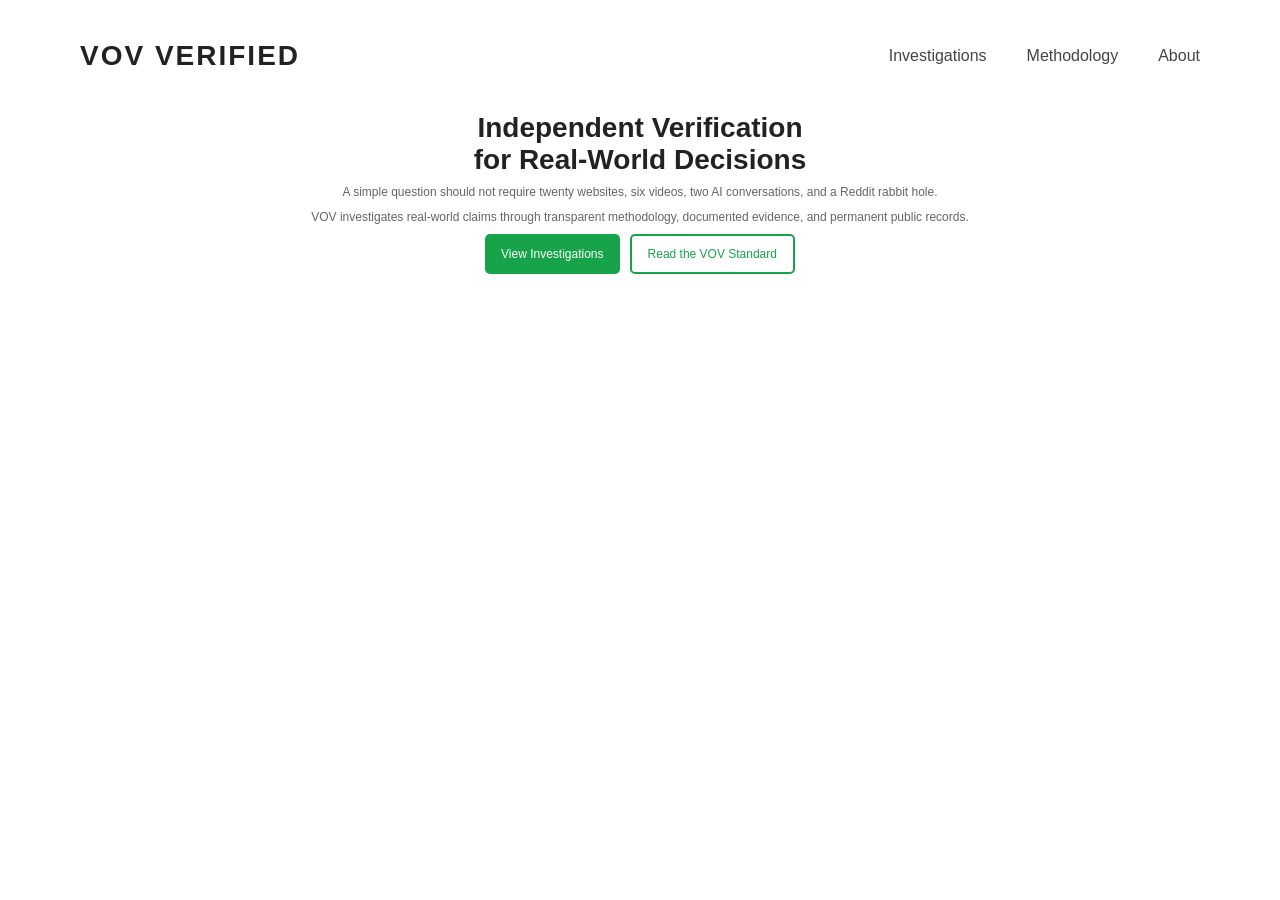
==== index.html @ 72788485 "Fix VOV Verified homepage entrypoints" ====
<!DOCTYPE html>
<html lang="en">
<head>
    <meta charset="UTF-8">
    <meta name="viewport" content="width=device-width, initial-scale=1.0">
    <title>VOV Verified</title>
    <meta name="description" content="Independent verification for real-world decisions through transparent methodology, documented evidence, and public results.">
    <meta name="robots" content="index,follow">
    <link rel="canonical" href="https://vovverified.com/">
    <link rel="stylesheet" href="websites/vovverified/style-old.css">
    <script>
        (function routeByHost() {
            var host = window.location.hostname.toLowerCase();
            if (host === 'vovstandard.com' || host === 'www.vovstandard.com') {
                if (window.location.pathname !== '/websites/vovstandard/' && window.location.pathname !== '/websites/vovstandard/index.html') {
                    window.location.replace('/websites/vovstandard/');
                }
            }
        })();
    </script>
</head>
<body>
    <header class="hero">
        <nav class="nav" aria-label="VOV Verified navigation">
            <div class="brand">VOV VERIFIED</div>
            <div class="nav-links">
                <a href="investigations/index.html">Investigations</a>
                <a href="https://vovstandard.com/">Methodology</a>
                <a href="https://offgridtv.com/">About</a>
            </div>
        </nav>

        <section class="hero-content">
            <h1>Independent Verification<br>for Real-World Decisions</h1>
            <p class="lead">A simple question should not require twenty websites, six videos, two AI conversations, and a Reddit rabbit hole.</p>
            <p>VOV investigates real-world claims through transparent methodology, documented evidence, and permanent public records.</p>
            <div class="buttons">
                <a class="primary" href="investigations/index.html">View Investigations</a>
                <a class="secondary" href="https://vovstandard.com/">Read the VOV Standard</a>
            </div>
        </section>
    </header>
</body>
</html>
---- websites/vovverified/style-old.css ----
/* ---------- Global ---------- */

*{
    margin:0;
    padding:0;
    box-sizing:border-box;
}

body{
    font-family: "Segoe UI", Arial, Helvetica, sans-serif;
    background:#ffffff;
    color:#222;
    line-height:1.7;
}

#app{
    min-height:100vh;
    display:flex;
    flex-direction:column;
}

/* ---------- Navigation ---------- */

.nav{
    width:100%;
    max-width:1200px;
    margin:auto;
    display:flex;
    justify-content:space-between;
    align-items:center;
    padding:32px 40px;
}

.brand{
    font-size:28px;
    font-weight:700;
    letter-spacing:2px;
}

.nav-links{
    display:flex;
    gap:40px;
}

.nav-links a{
    color:#444;
    text-decoration:none;
    transition:.25s;
}

.nav-links a:hover{
    color:#16A34A;
}

/* ---------- Hero ---------- */

.hero{
    display:flex;
    flex-direction:column;
}

.hero-content{
    max-width:900px;
    margin:0 auto;
    text-align:center;
    padding:0 30px;
}

.hero-content h1{
    font-size:28px;
    line-height:1.15;
    margin-bottom:6px;
    font-weight:700;
}

.lead{
    font-size:12px;
    color:#555;
    margin-bottom:5px;
}

.hero-content p{
    font-size:12px;
    color:#666;
}

/* ---------- VOV Header Image ---------- */

.vov-header-image{
    width:100%;
    padding:40px 20px;
    background:#ffffff;
}

.vov-header-container{
    max-width:1200px;
    margin:0 auto;
    display:flex;
    justify-content:center;
}

.vov-header-img{
    max-width:100%;
    height:auto;
    display:block;
    border-radius:12px;
}

/* ---------- Landing Image Section ---------- */

.landing-image-section{
    width:100%;
    padding:8px 8px 0;
    background:#ffffff;
}

.landing-image-container{
    max-width:100%;
    margin:0 auto;
    display:flex;
    justify-content:center;
}

.landing-image{
    max-width:100%;
    height:auto;
    display:block;
    max-height:280px;
}

/* ---------- Hero Section ---------- */

.hero-section{
    width:100%;
    padding:6px 15px;
    background:#ffffff;
    display:flex;
    align-items:center;
    justify-content:center;
    flex:1;
}

.hero-section .hero-content{
    max-width:900px;
    margin:0 auto;
    text-align:center;
    padding:0 20px;
}

/* ---------- VOV Infographic ---------- */

.vov-infographic-section{
    width:100%;
    padding:60px 20px;
    background:#ffffff;
}

.vov-infographic-container{
    max-width:1200px;
    margin:0 auto;
    display:flex;
    justify-content:center;
}

.vov-infographic{
    max-width:100%;
    height:auto;
    display:block;
    border-radius:12px;
}

/* ---------- Buttons ---------- */

.buttons{
    margin-top:6px;
    display:flex;
    justify-content:center;
    gap:10px;
    flex-wrap:wrap;
}

.primary,
.secondary{
    display:inline-flex;
    align-items:center;
    justify-content:center;
    text-decoration:none;
    padding:8px 16px;
    border-radius:5px;
    font-size:12px;
    cursor:pointer;
    transition:.25s;
}

.primary{
    background:#16A34A;
    color:white;
    border:none;
}

.primary:hover{
    transform:translateY(-2px);
}

.secondary{
    background:white;
    border:2px solid #16A34A;
    color:#16A34A;
}

.secondary:hover{
    background:#16A34A;
    color:white;
}

/* ---------- Footer ---------- */

.site-footer{
    width:100%;
    max-width:1200px;
    margin:0 auto;
    padding:8px 20px;
    display:flex;
    flex-direction:column;
    justify-content:center;
    align-items:center;
    text-align:center;
    color:#666;
    border-top:1px solid #ececec;
}

/* ---------- How VOV Works ---------- */

.how-vov-works{
    width:100%;
    background:#f9fafb;
    padding:40px 20px 60px;
}

.how-vov-works__panel{
    max-width:1200px;
    margin:0 auto;
    background:white;
    border-radius:24px;
    box-shadow:0 18px 60px rgba(15, 23, 42, 0.08);
    padding:34px;
}

.how-vov-works__panel h2{
    margin:0 0 24px;
    text-align:center;
    font-size:32px;
    color:#111;
}

.how-vov-works__graphic{
    display:flex;
    justify-content:center;
}

.how-vov-works__graphic img{
    width:100%;
    max-width:1120px;
    height:auto;
    display:block;
    border-radius:20px;
}

.site-footer p{
    font-size:11px;
    margin-bottom:4px;
}

.footer-logo{
    max-width:60px;
    height:auto;
    display:block;
    margin-bottom:4px;
}

.footer-links{
    display:flex;
    gap:20px;
    justify-content:center;
}

.footer-links a{
    color:#666;
    text-decoration:none;
    transition:.25s;
}

.footer-links a:hover{
    color:#16A34A;
}

/* ---------- Responsive ---------- */

@media(max-width:900px){
    .hero-content h1{
        font-size:46px;
    }

    .lead{
        font-size:22px;
    }

    .nav{
        flex-direction:column;
        gap:25px;
    }

    .nav-links{
        gap:20px;
    }

    .site-footer{
        flex-direction:column;
        gap:12px;
        align-items:center;
    }
}
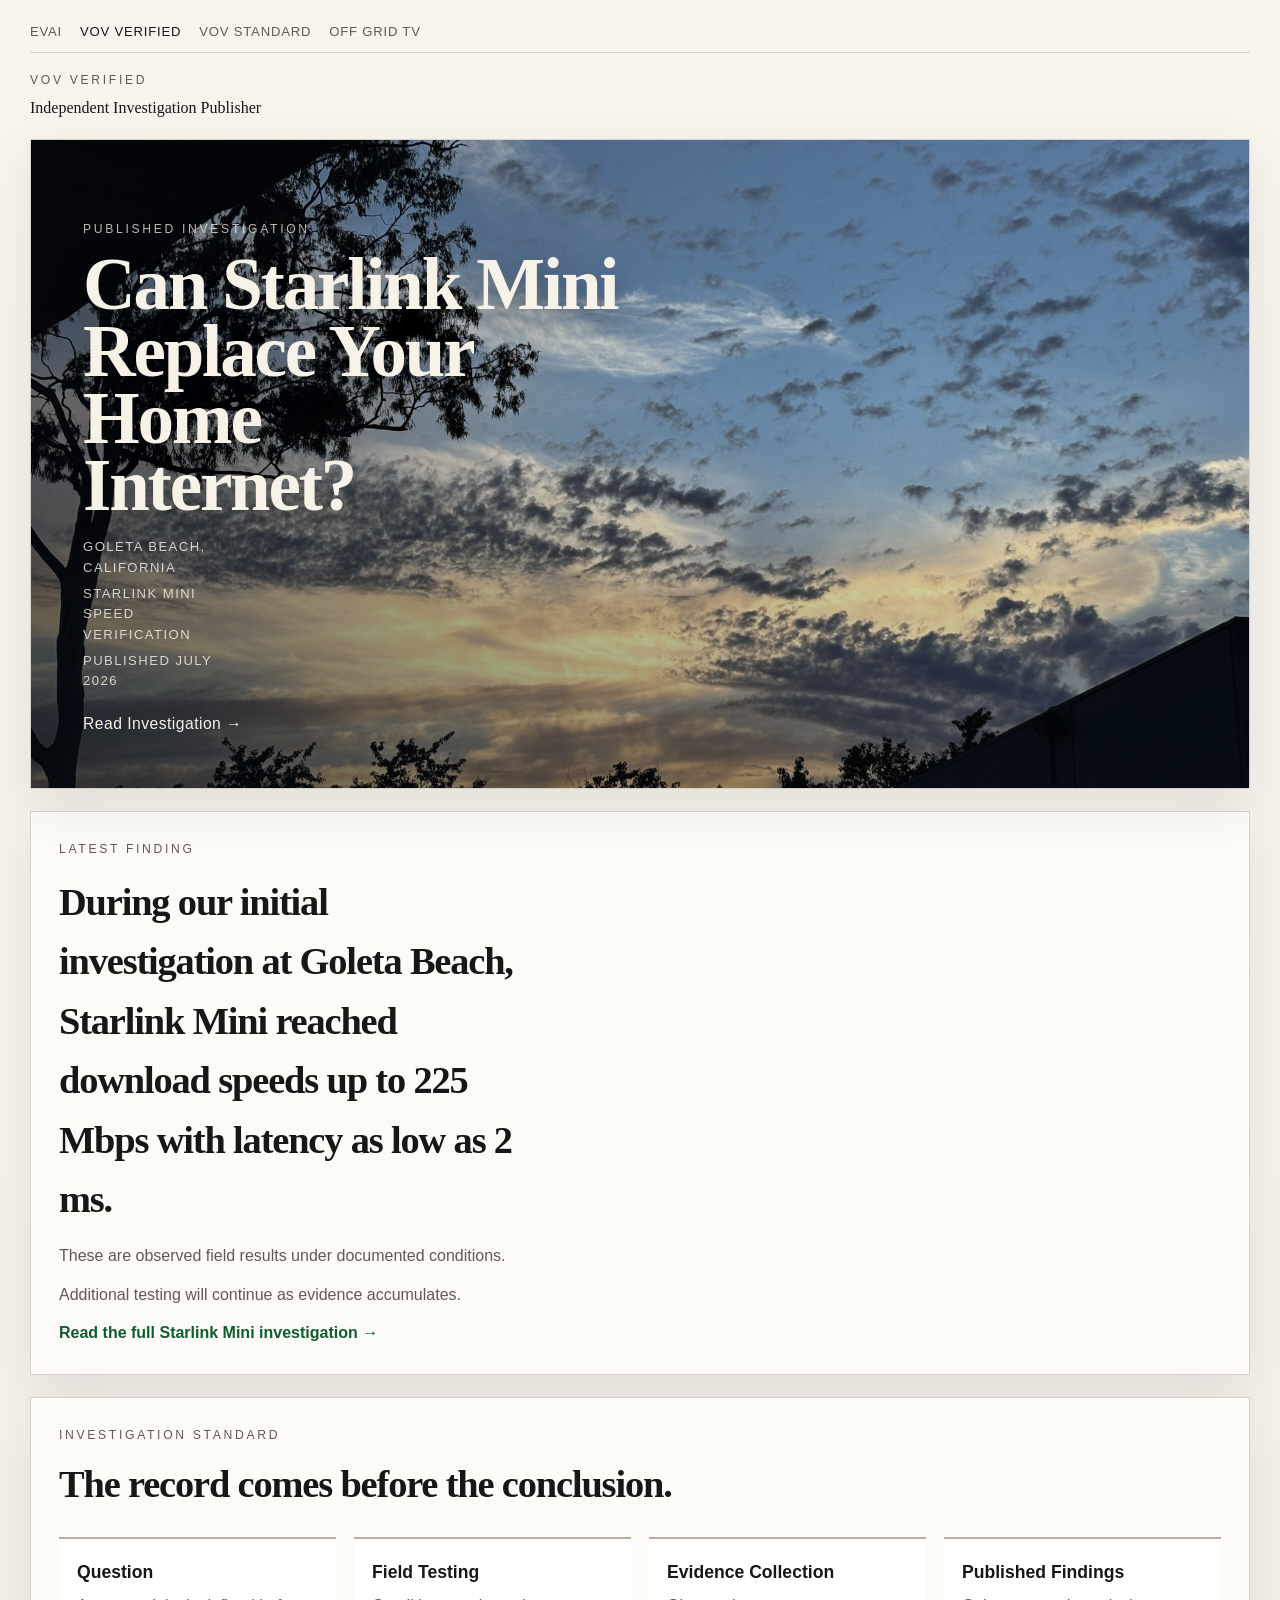
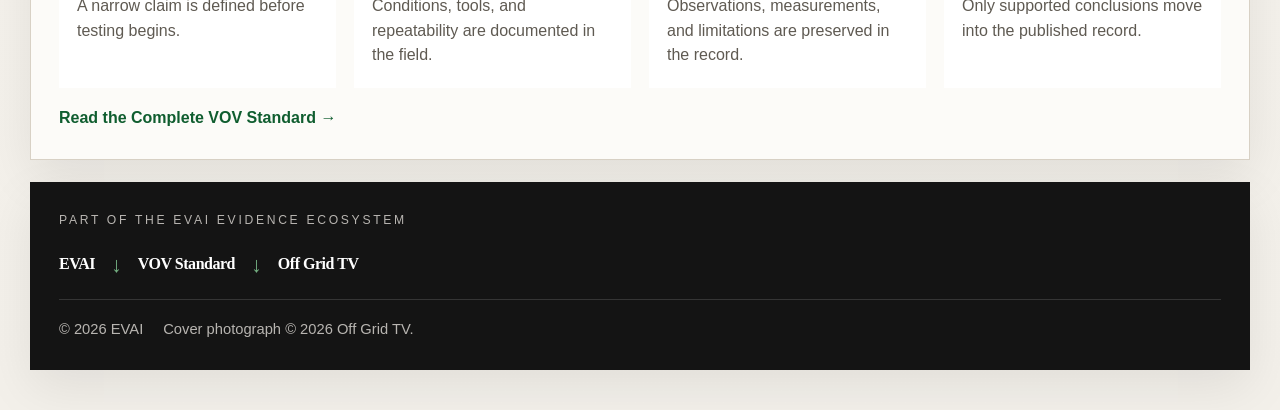
==== commit 32859e1d: "Restore Starlink homepage for VOV Verified" ====
--- a/index.html
+++ b/index.html
@@ -3,11 +3,94 @@
 <head>
     <meta charset="UTF-8">
     <meta name="viewport" content="width=device-width, initial-scale=1.0">
-    <title>VOV Verified</title>
-    <meta name="description" content="Independent verification for real-world decisions through transparent methodology, documented evidence, and public results.">
+    <title>Can Starlink Mini Replace Your Home Internet? | VOV Verified</title>
+    <meta name="description" content="VOV Verified publishes evidence-based investigations. The latest published investigation documents Starlink Mini field testing at Goleta Beach, covering download speed, upload speed, latency, Wi-Fi performance, and repeatability.">
     <meta name="robots" content="index,follow">
     <link rel="canonical" href="https://vovverified.com/">
-    <link rel="stylesheet" href="websites/vovverified/style-old.css">
+    <meta property="og:type" content="website">
+    <meta property="og:title" content="Can Starlink Mini Replace Your Home Internet? | VOV Verified">
+    <meta property="og:description" content="Field-tested Starlink Mini speed verification from Goleta Beach, California, published by VOV Verified.">
+    <meta property="og:url" content="https://vovverified.com/">
+    <meta property="og:site_name" content="VOV Verified">
+    <meta property="og:image" content="https://vovverified.com/assets/goleta-sunset.jpg">
+    <meta property="og:image:width" content="4032">
+    <meta property="og:image:height" content="3024">
+    <meta name="twitter:card" content="summary_large_image">
+    <meta name="twitter:title" content="Can Starlink Mini Replace Your Home Internet? | VOV Verified">
+    <meta name="twitter:description" content="Field-tested Starlink Mini speed verification from Goleta Beach, California, published by VOV Verified.">
+    <meta name="twitter:image" content="https://vovverified.com/assets/goleta-sunset.jpg">
+    <link rel="stylesheet" href="websites/vovverified/style.css">
+    <script type="application/ld+json">
+        {
+            "@context": "https://schema.org",
+            "@graph": [
+                {
+                    "@type": "Organization",
+                    "name": "EVAI",
+                    "url": "https://evai.us/",
+                    "description": "Evidence, Verification, Architecture, and Intelligence across the VOV ecosystem."
+                },
+                {
+                    "@type": "Organization",
+                    "name": "VOV Verified",
+                    "url": "https://vovverified.com/",
+                    "parentOrganization": {
+                        "@type": "Organization",
+                        "name": "EVAI"
+                    },
+                    "sameAs": [
+                        "https://vovstandard.com/",
+                        "https://offgridtv.com/"
+                    ],
+                    "description": "Independent investigation publisher focused on evidence-based product verification and real-world testing."
+                },
+                {
+                    "@type": "WebSite",
+                    "name": "VOV Verified",
+                    "url": "https://vovverified.com/",
+                    "about": {
+                        "@type": "Thing",
+                        "name": "Independent product testing and evidence-based investigations"
+                    }
+                },
+                {
+                    "@type": "CollectionPage",
+                    "name": "VOV Verified Homepage",
+                    "url": "https://vovverified.com/",
+                    "description": "Homepage and cover story for the latest published VOV Verified investigation.",
+                    "mainEntity": {
+                        "@type": "NewsArticle",
+                        "@id": "https://vovverified.com/investigations/starlink-mini.html"
+                    }
+                },
+                {
+                    "@type": "NewsArticle",
+                    "@id": "https://vovverified.com/investigations/starlink-mini.html",
+                    "url": "https://vovverified.com/investigations/starlink-mini.html",
+                    "mainEntityOfPage": "https://vovverified.com/investigations/starlink-mini.html",
+                    "headline": "Can Starlink Mini Replace Your Home Internet?",
+                    "datePublished": "2026-07-01",
+                    "articleSection": "Starlink Mini Speed Verification",
+                    "publisher": {
+                        "@type": "Organization",
+                        "name": "VOV Verified"
+                    },
+                    "author": {
+                        "@type": "Organization",
+                        "name": "VOV Verified"
+                    },
+                    "about": [
+                        "Independent Product Testing",
+                        "Product Verification",
+                        "Real-World Testing",
+                        "Speed Testing",
+                        "Transparent Methodology"
+                    ],
+                    "description": "Real-world field testing measured download speed, upload speed, latency, Wi-Fi performance, and repeatability during field testing at Goleta Beach."
+                }
+            ]
+        }
+    </script>
     <script>
         (function routeByHost() {
             var host = window.location.hostname.toLowerCase();
@@ -20,25 +103,104 @@
     </script>
 </head>
 <body>
-    <header class="hero">
-        <nav class="nav" aria-label="VOV Verified navigation">
-            <div class="brand">VOV VERIFIED</div>
-            <div class="nav-links">
-                <a href="investigations/index.html">Investigations</a>
-                <a href="https://vovstandard.com/">Methodology</a>
-                <a href="https://offgridtv.com/">About</a>
+    <div class="page-shell">
+        <header class="top-bar" aria-label="Ecosystem navigation">
+            <nav class="top-bar-nav">
+                <a href="https://evai.us/">EVAI</a>
+                <a href="https://vovverified.com/" aria-current="page">VOV Verified</a>
+                <a href="https://vovstandard.com/">VOV Standard</a>
+                <a href="https://offgridtv.com/">Off Grid TV</a>
+            </nav>
+        </header>
+
+        <header class="masthead" aria-label="VOV Verified masthead">
+            <p class="masthead-mark">VOV VERIFIED</p>
+            <p class="masthead-subtitle">Independent Investigation Publisher</p>
+        </header>
+
+        <main>
+            <article class="cover-story" aria-labelledby="cover-headline">
+                <figure class="cover-visual">
+                    <img
+                        src="assets/goleta-sunset.jpg"
+                        alt="Sunset over Goleta Beach photographed during the Starlink Mini investigation."
+                        class="cover-image"
+                        width="4032"
+                        height="3024"
+                        fetchpriority="high"
+                    >
+                </figure>
+                <div class="cover-copy">
+                    <p class="section-kicker">Published Investigation</p>
+                    <h1 id="cover-headline"><span>Can Starlink Mini</span><span>Replace Your Home</span><span>Internet?</span></h1>
+                    <ul class="cover-meta" aria-label="Investigation metadata">
+                        <li>Goleta Beach, California</li>
+                        <li>Starlink Mini Speed Verification</li>
+                        <li>Published July 2026</li>
+                    </ul>
+                    <a class="cover-link" href="investigations/starlink-mini.html">Read Investigation</a>
+                </div>
+            </article>
+
+            <section class="finding-card" aria-labelledby="latest-finding-title">
+                <p class="section-kicker">Latest Finding</p>
+                <h2 id="latest-finding-title">During our initial investigation at Goleta Beach, Starlink Mini reached download speeds up to 225 Mbps with latency as low as 2 ms.</h2>
+                <p>These are observed field results under documented conditions.</p>
+                <p>Additional testing will continue as evidence accumulates.</p>
+                <a class="text-link" href="investigations/starlink-mini.html">Read the full Starlink Mini investigation</a>
+            </section>
+
+            <section class="standard-section" aria-labelledby="standard-title">
+                <div class="section-heading">
+                    <p class="section-kicker">Investigation Standard</p>
+                    <h2 id="standard-title">The record comes before the conclusion.</h2>
+                </div>
+                <div class="standard-flow" role="list" aria-label="VOV Standard process">
+                    <article class="flow-step" role="listitem">
+                        <h3>Question</h3>
+                        <p>A narrow claim is defined before testing begins.</p>
+                    </article>
+                    <article class="flow-step" role="listitem">
+                        <h3>Field Testing</h3>
+                        <p>Conditions, tools, and repeatability are documented in the field.</p>
+                    </article>
+                    <article class="flow-step" role="listitem">
+                        <h3>Evidence Collection</h3>
+                        <p>Observations, measurements, and limitations are preserved in the record.</p>
+                    </article>
+                    <article class="flow-step" role="listitem">
+                        <h3>Published Findings</h3>
+                        <p>Only supported conclusions move into the published record.</p>
+                    </article>
+                </div>
+                <a class="text-link" href="https://vovstandard.com/">Read the Complete VOV Standard</a>
+            </section>
+        </main>
+
+        <footer class="ecosystem-footer">
+            <div class="ecosystem-title-wrap">
+                <p class="section-kicker">Part of the EVAI Evidence Ecosystem</p>
             </div>
-        </nav>
-
-        <section class="hero-content">
-            <h1>Independent Verification<br>for Real-World Decisions</h1>
-            <p class="lead">A simple question should not require twenty websites, six videos, two AI conversations, and a Reddit rabbit hole.</p>
-            <p>VOV investigates real-world claims through transparent methodology, documented evidence, and permanent public records.</p>
-            <div class="buttons">
-                <a class="primary" href="investigations/index.html">View Investigations</a>
-                <a class="secondary" href="https://vovstandard.com/">Read the VOV Standard</a>
+            <div class="ecosystem-stack" aria-label="Ecosystem relationship">
+                <div>
+                    <h2>EVAI</h2>
+                </div>
+                <div class="stack-arrow" aria-hidden="true">↓</div>
+                <div>
+                    <h2>VOV Standard</h2>
+                    <p>Open verification methodology</p>
+                </div>
+                <div class="stack-arrow" aria-hidden="true">↓</div>
+                <div>
+                    <h2>Off Grid TV</h2>
+                    <p>Stories from the field</p>
+                </div>
             </div>
-        </section>
-    </header>
+            <div class="footer-meta">
+                <p>© 2026 EVAI</p>
+                <p>Cover photograph © 2026 Off Grid TV.</p>
+            </div>
+        </footer>
+    </div>
 </body>
 </html>
--- a/websites/vovverified/style.css
+++ b/websites/vovverified/style.css
@@ -0,0 +1,514 @@
+:root {
+    --page: #f3f0ea;
+    --paper: #fcfbf8;
+    --card: #ffffff;
+    --ink: #171717;
+    --muted: #5f5a52;
+    --line: #d8d1c5;
+    --line-strong: #b8af9f;
+    --accent: #0f5d2f;
+    --accent-soft: #e7f0e8;
+    --dark: #121212;
+    --shadow: 0 18px 48px rgba(18, 18, 18, 0.08);
+    --max: 1220px;
+}
+
+* {
+    box-sizing: border-box;
+    margin: 0;
+    padding: 0;
+}
+
+html {
+    scroll-behavior: smooth;
+}
+
+body {
+    background: linear-gradient(180deg, #f7f4ee 0%, var(--page) 100%);
+    color: var(--ink);
+    font-family: Aptos, "Segoe UI", Arial, sans-serif;
+    line-height: 1.55;
+}
+
+a {
+    color: inherit;
+}
+
+.page-shell {
+    width: min(var(--max), calc(100% - 32px));
+    margin: 0 auto;
+    padding: 14px 0 40px;
+}
+
+.top-bar {
+    border-bottom: 1px solid var(--line);
+    padding: 8px 0 10px;
+}
+
+.top-bar-nav {
+    display: flex;
+    gap: 18px;
+    flex-wrap: wrap;
+    font-size: 0.82rem;
+    letter-spacing: 0.06em;
+    text-transform: uppercase;
+}
+
+.top-bar-nav a {
+    color: var(--muted);
+    text-decoration: none;
+}
+
+.top-bar-nav a:hover,
+.top-bar-nav a[aria-current="page"] {
+    color: var(--ink);
+}
+
+.masthead {
+    padding: 18px 0 18px;
+}
+
+.masthead-mark,
+.section-kicker {
+    font-size: 0.76rem;
+    letter-spacing: 0.22em;
+    text-transform: uppercase;
+    color: var(--muted);
+}
+
+.masthead-subtitle {
+    margin-top: 6px;
+    font-family: "Iowan Old Style", Georgia, serif;
+    font-size: 1rem;
+    color: var(--ink);
+}
+
+.cover-story,
+.finding-card,
+.standard-section,
+.ecosystem-footer {
+    background: var(--paper);
+    border: 1px solid var(--line);
+    box-shadow: var(--shadow);
+}
+
+.cover-story {
+    position: relative;
+    display: block;
+    min-height: clamp(500px, 72svh, 860px);
+    overflow: hidden;
+    padding: 0;
+    background: #0c0f14;
+}
+
+.cover-visual {
+    margin: 0;
+    position: absolute;
+    inset: 0;
+}
+
+.cover-visual::after {
+    content: "";
+    position: absolute;
+    inset: 0;
+    background:
+    linear-gradient(180deg, rgba(7, 10, 16, 0.05) 0%, rgba(7, 10, 16, 0.05) 40%, rgba(7, 10, 16, 0.22) 76%, rgba(7, 10, 16, 0.4) 100%),
+    linear-gradient(90deg, rgba(7, 10, 16, 0.52) 0%, rgba(7, 10, 16, 0.34) 20%, rgba(7, 10, 16, 0.12) 44%, rgba(7, 10, 16, 0) 74%);
+}
+
+.cover-image {
+    display: block;
+    width: 100%;
+    height: 100%;
+    object-fit: cover;
+    object-position: 52% 47%;
+    background: #d8d1c5;
+    transform: scale(1.01);
+}
+
+.cover-copy {
+    position: relative;
+    z-index: 1;
+    display: flex;
+    flex-direction: column;
+    justify-content: flex-end;
+    min-height: clamp(500px, 72svh, 860px);
+    max-width: 650px;
+    padding: clamp(28px, 4.6vw, 52px);
+}
+
+.cover-copy h1,
+.finding-card h2,
+.section-heading h2,
+.ecosystem-stack h2,
+.investigation-body h3 {
+    font-family: "Iowan Old Style", Georgia, serif;
+    font-weight: 600;
+    letter-spacing: -0.03em;
+    color: var(--ink);
+}
+
+.cover-copy h1 {
+    font-size: clamp(2.9rem, 5.7vw, 5.35rem);
+    line-height: 0.92;
+    margin: 10px 0 18px;
+    max-width: none;
+    color: #f7f2e8;
+    text-shadow: 0 10px 32px rgba(0, 0, 0, 0.34);
+}
+
+.cover-copy h1 span {
+    display: block;
+}
+
+.cover-meta {
+    list-style: none;
+    display: grid;
+    gap: 6px;
+    margin: 0;
+    padding: 0;
+    max-width: 22ch;
+    font-size: 0.82rem;
+    letter-spacing: 0.11em;
+    text-transform: uppercase;
+    color: rgba(246, 241, 232, 0.82);
+}
+
+.cover-link,
+.text-link {
+    width: fit-content;
+    color: var(--accent);
+    text-decoration: none;
+    font-weight: 600;
+}
+
+.cover-link::after,
+.text-link::after {
+    content: " →";
+}
+
+.cover-copy .section-kicker {
+    color: rgba(246, 241, 232, 0.76);
+    margin-bottom: 2px;
+}
+
+.cover-link {
+    margin-top: 20px;
+    padding: 0;
+    border: 0;
+    color: #f7f2e8;
+    background: transparent;
+    font-size: 0.98rem;
+    letter-spacing: 0.03em;
+    font-weight: 500;
+}
+
+.cover-link:hover {
+    background: transparent;
+    text-decoration: underline;
+}
+
+.cover-link:hover,
+.text-link:hover {
+    text-decoration: underline;
+}
+
+.finding-card,
+.standard-section,
+.ecosystem-footer {
+    margin-top: 22px;
+    padding: 28px;
+}
+
+.finding-card h2 {
+    margin: 10px 0 14px;
+    font-size: clamp(1.9rem, 3vw, 3rem);
+    max-width: 24ch;
+}
+
+.finding-card p,
+.flow-step p,
+.investigation-body p,
+.ecosystem-footer p,
+.section-heading p {
+    color: var(--muted);
+}
+
+.finding-card p {
+    max-width: 58ch;
+    margin-bottom: 14px;
+}
+
+.section-heading {
+    margin-bottom: 22px;
+}
+
+.section-heading h2 {
+    margin-top: 10px;
+    font-size: clamp(1.8rem, 3vw, 2.8rem);
+}
+
+.standard-flow {
+    display: grid;
+    grid-template-columns: repeat(4, minmax(0, 1fr));
+    gap: 18px;
+    margin-bottom: 18px;
+}
+
+.flow-step {
+    padding: 20px 18px;
+    border-top: 2px solid var(--line-strong);
+    background: var(--card);
+}
+
+.flow-step h3 {
+    font-size: 1.1rem;
+    margin-bottom: 8px;
+}
+
+.ecosystem-footer {
+    display: grid;
+    gap: 18px;
+    background: #141414;
+    color: #f2eee8;
+    border-color: #141414;
+}
+
+.ecosystem-title-wrap {
+    display: grid;
+    gap: 6px;
+}
+
+.ecosystem-stack {
+    display: flex;
+    flex-wrap: wrap;
+    align-items: center;
+    gap: 10px 16px;
+}
+
+.ecosystem-stack h2 {
+    font-size: 1rem;
+    color: #ffffff;
+}
+
+.ecosystem-stack p {
+    display: none;
+}
+
+.ecosystem-stack p,
+.footer-meta p,
+.ecosystem-footer .section-kicker {
+    color: rgba(242, 238, 232, 0.74);
+}
+
+.stack-arrow {
+    font-size: 1.35rem;
+    color: #74b082;
+}
+
+.footer-meta {
+    display: flex;
+    flex-wrap: wrap;
+    gap: 12px 20px;
+    padding-top: 18px;
+    border-top: 1px solid rgba(255, 255, 255, 0.14);
+    font-size: 0.92rem;
+}
+
+.published-shell,
+.article-shell {
+    display: grid;
+    gap: 22px;
+}
+
+.published-intro,
+.published-card,
+.article-header,
+.article-panel,
+.article-highlight,
+.article-nav {
+    background: var(--paper);
+    border: 1px solid var(--line);
+    box-shadow: var(--shadow);
+}
+
+.published-intro,
+.published-card,
+.article-header,
+.article-panel,
+.article-highlight,
+.article-nav {
+    padding: 24px;
+}
+
+.published-intro h1,
+.article-header h1,
+.article-panel h2 {
+    font-family: "Iowan Old Style", Georgia, serif;
+    font-weight: 600;
+    letter-spacing: -0.03em;
+    color: var(--ink);
+}
+
+.published-intro h1,
+.article-header h1 {
+    margin-top: 12px;
+    font-size: clamp(2.2rem, 4vw, 4rem);
+    line-height: 1.04;
+}
+
+.published-intro p,
+.published-card p,
+.article-header p,
+.article-panel p,
+.article-panel li,
+.article-highlight p,
+.article-nav p {
+    color: var(--muted);
+}
+
+.published-grid {
+    display: grid;
+    grid-template-columns: repeat(2, minmax(0, 1fr));
+    gap: 18px;
+}
+
+.published-card h2,
+.article-panel h2 {
+    margin: 10px 0 12px;
+    font-size: 1.8rem;
+}
+
+.published-card .question,
+.article-panel ul,
+.article-panel ol {
+    margin-top: 10px;
+}
+
+.published-card .text-link {
+    margin-top: 12px;
+}
+
+.article-header-meta {
+    display: flex;
+    flex-wrap: wrap;
+    gap: 10px 16px;
+    margin-top: 16px;
+    padding-top: 16px;
+    border-top: 1px solid var(--line);
+    color: var(--muted);
+    font-size: 0.94rem;
+}
+
+.article-highlight h2 {
+    margin-bottom: 10px;
+    font-size: 1.5rem;
+}
+
+.article-nav {
+    display: flex;
+    justify-content: space-between;
+    gap: 16px;
+    align-items: center;
+}
+
+.article-nav-links {
+    display: flex;
+    flex-wrap: wrap;
+    gap: 12px 18px;
+}
+
+@media (max-width: 1024px) {
+    .cover-story,
+    .standard-flow,
+    .published-grid {
+        grid-template-columns: 1fr;
+    }
+}
+
+@media (max-width: 720px) {
+    .page-shell {
+        width: min(var(--max), calc(100% - 20px));
+        padding-bottom: 24px;
+    }
+
+    .cover-story,
+    .finding-card,
+    .standard-section,
+    .ecosystem-footer,
+    .published-intro,
+    .published-card,
+    .article-header,
+    .article-panel,
+    .article-highlight,
+    .article-nav {
+        padding: 20px;
+    }
+
+    .cover-meta,
+    .footer-meta,
+    .top-bar-nav,
+    .article-header-meta,
+    .article-nav,
+    .ecosystem-stack {
+        flex-direction: column;
+        gap: 8px;
+    }
+
+    .cover-image {
+        min-height: 280px;
+        object-position: 58% 46%;
+    }
+
+    .cover-story {
+        min-height: 78svh;
+    }
+
+    .cover-copy {
+        min-height: 78svh;
+        max-width: none;
+        padding: 22px 18px 24px;
+    }
+
+    .cover-copy .section-kicker {
+        margin-bottom: 4px;
+    }
+
+    .cover-copy h1 {
+        font-size: clamp(2.45rem, 11.4vw, 3.7rem);
+        line-height: 0.9;
+        margin: 8px 0 16px;
+    }
+
+    .cover-meta {
+        max-width: 17ch;
+        gap: 5px;
+        font-size: 0.72rem;
+        letter-spacing: 0.09em;
+    }
+
+    .cover-link {
+        margin-top: 18px;
+        font-size: 0.94rem;
+    }
+
+    .cover-story,
+    .cover-copy {
+        min-height: 72svh;
+    }
+
+    .cover-copy {
+        padding: 22px;
+    }
+
+    .cover-copy h1 {
+        font-size: clamp(2.6rem, 12vw, 4rem);
+        max-width: 9ch;
+    }
+
+    .cover-meta {
+        font-size: 0.76rem;
+        gap: 6px;
+        letter-spacing: 0.07em;
+    }
+}
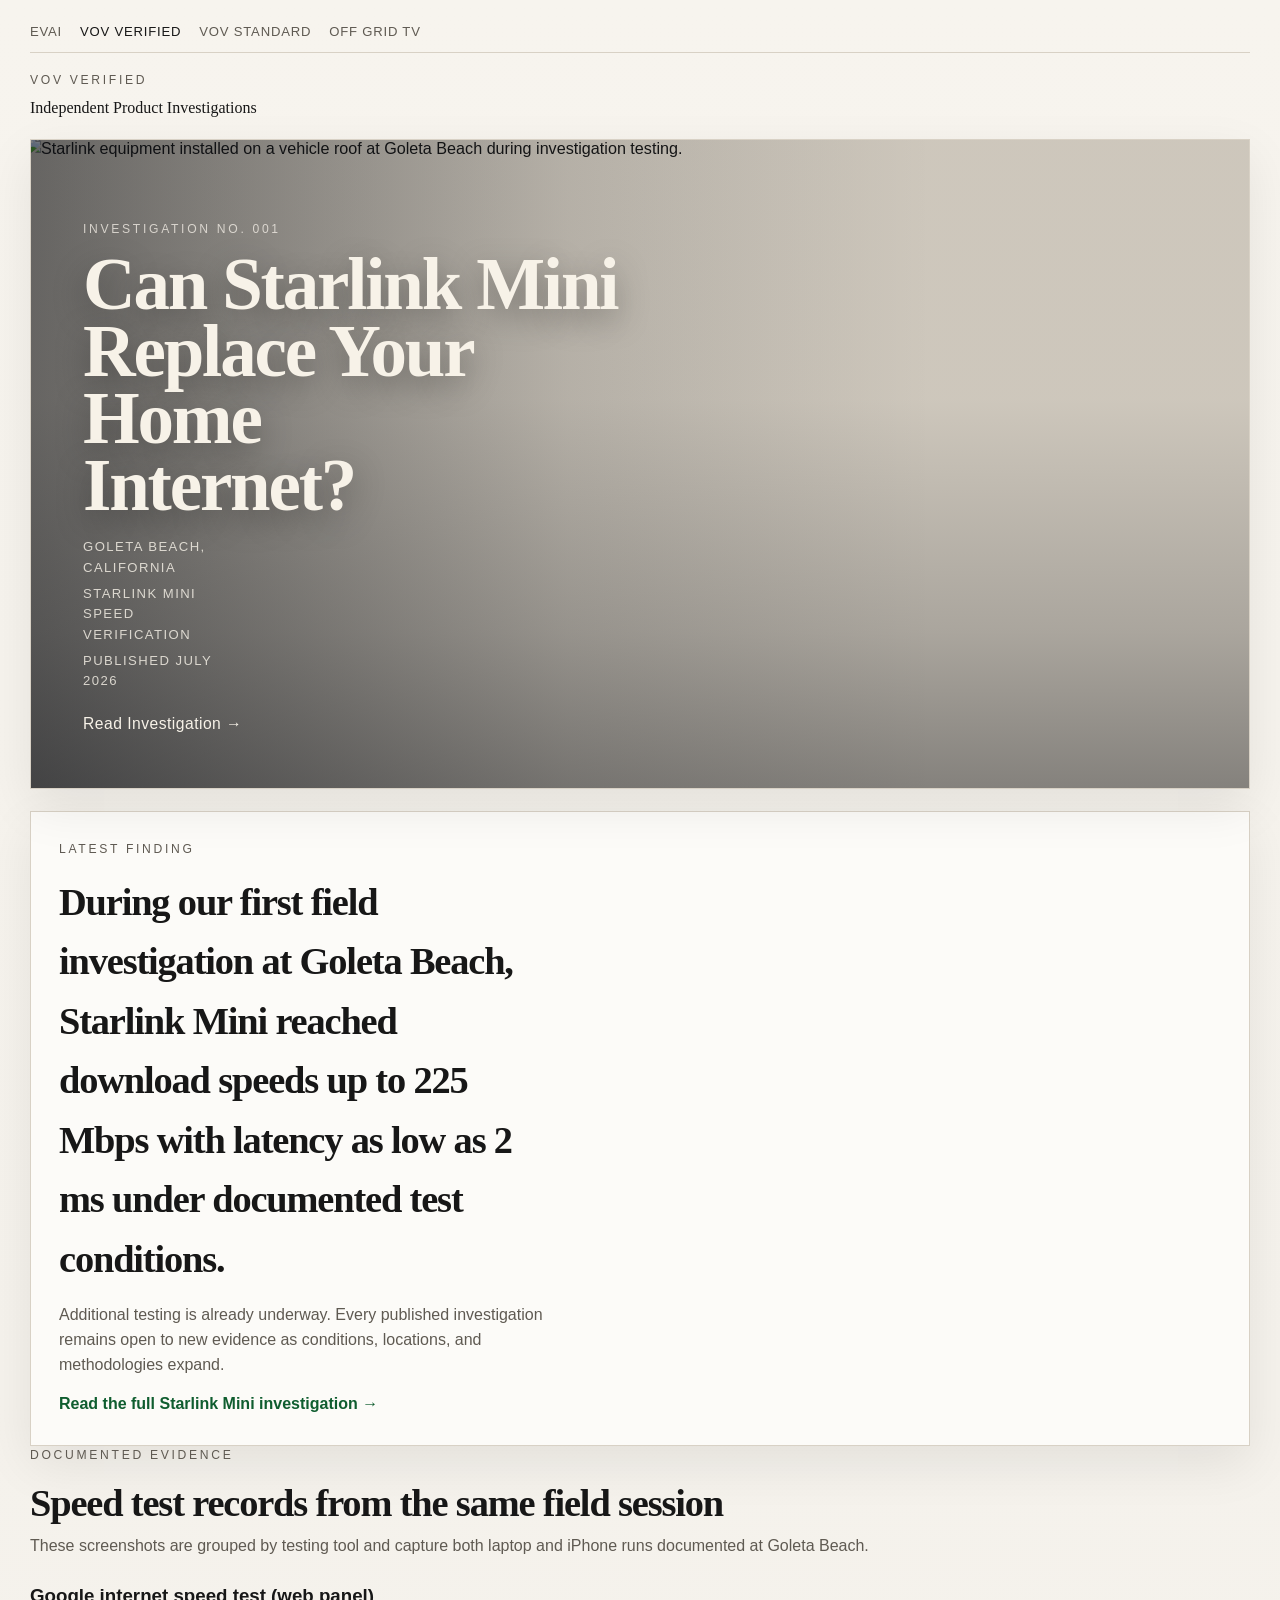
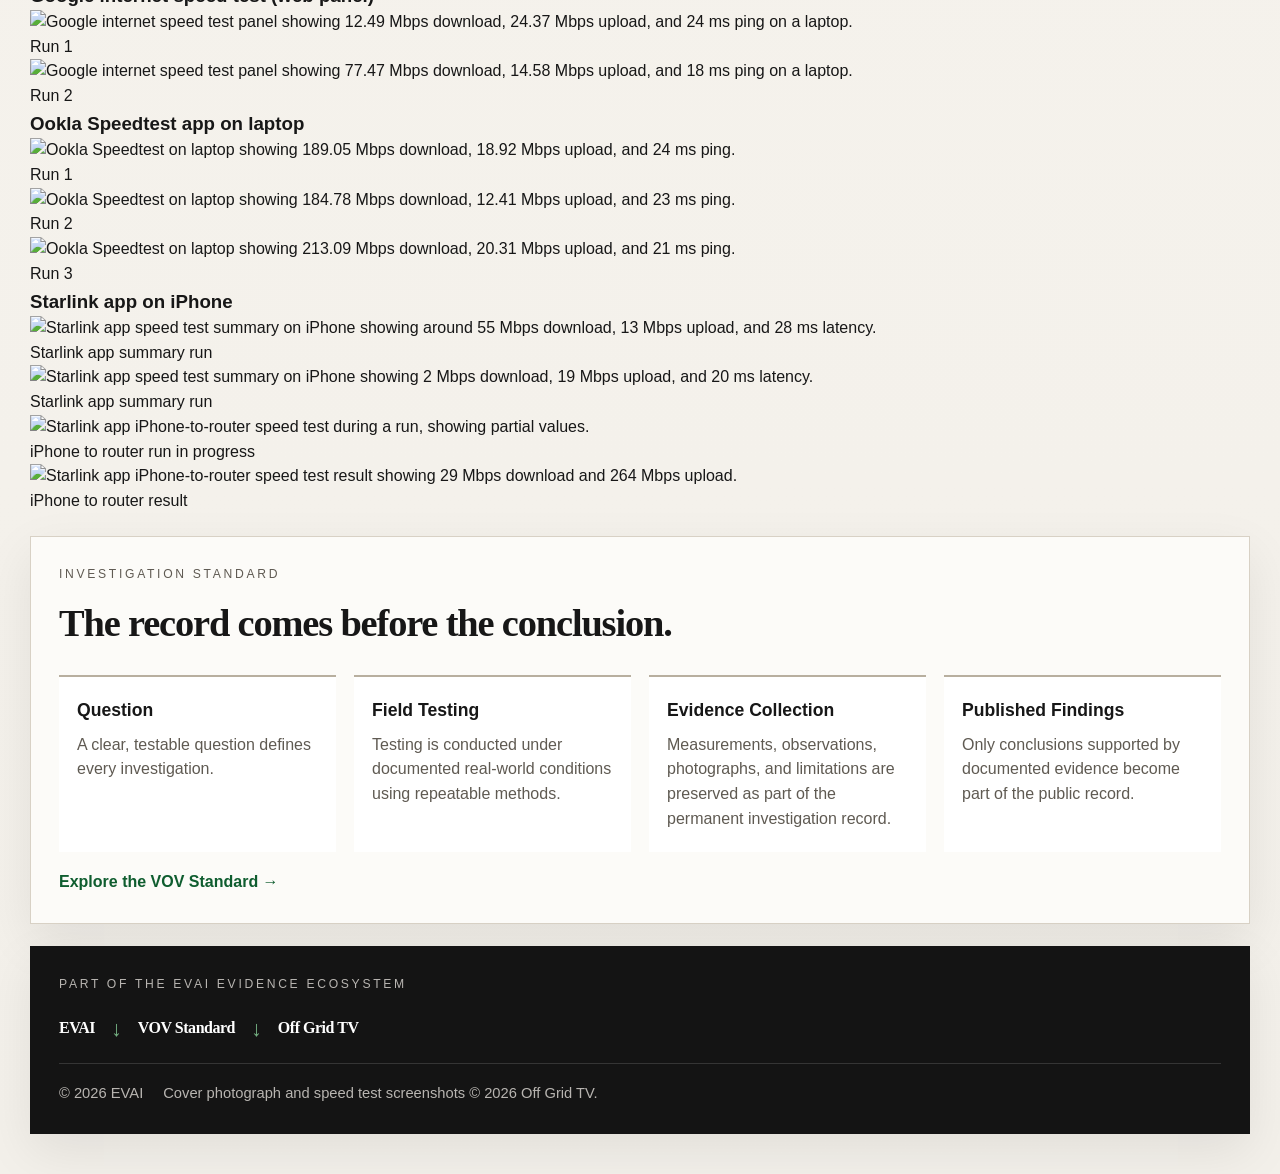
==== commit 100ad94f: "Restore van hero and speed test gallery homepage" ====
--- a/index.html
+++ b/index.html
@@ -12,13 +12,13 @@
     <meta property="og:description" content="Field-tested Starlink Mini speed verification from Goleta Beach, California, published by VOV Verified.">
     <meta property="og:url" content="https://vovverified.com/">
     <meta property="og:site_name" content="VOV Verified">
-    <meta property="og:image" content="https://vovverified.com/assets/goleta-sunset.jpg">
+    <meta property="og:image" content="https://vovverified.com/assets/Starlink%20speed%20test%20results/homepage%20starlink%20photo.jpeg">
     <meta property="og:image:width" content="4032">
     <meta property="og:image:height" content="3024">
     <meta name="twitter:card" content="summary_large_image">
     <meta name="twitter:title" content="Can Starlink Mini Replace Your Home Internet? | VOV Verified">
     <meta name="twitter:description" content="Field-tested Starlink Mini speed verification from Goleta Beach, California, published by VOV Verified.">
-    <meta name="twitter:image" content="https://vovverified.com/assets/goleta-sunset.jpg">
+    <meta name="twitter:image" content="https://vovverified.com/assets/Starlink%20speed%20test%20results/homepage%20starlink%20photo.jpeg">
     <link rel="stylesheet" href="websites/vovverified/style.css">
     <script type="application/ld+json">
         {
@@ -115,23 +115,23 @@
 
         <header class="masthead" aria-label="VOV Verified masthead">
             <p class="masthead-mark">VOV VERIFIED</p>
-            <p class="masthead-subtitle">Independent Investigation Publisher</p>
+            <p class="masthead-subtitle">Independent Product Investigations</p>
         </header>
 
         <main>
             <article class="cover-story" aria-labelledby="cover-headline">
                 <figure class="cover-visual">
                     <img
-                        src="assets/goleta-sunset.jpg"
-                        alt="Sunset over Goleta Beach photographed during the Starlink Mini investigation."
+                        src="assets/Starlink%20speed%20test%20results/homepage%20starlink%20photo.jpeg"
+                        alt="Starlink equipment installed on a vehicle roof at Goleta Beach during investigation testing."
                         class="cover-image"
-                        width="4032"
-                        height="3024"
+                        width="2048"
+                        height="1536"
                         fetchpriority="high"
                     >
                 </figure>
                 <div class="cover-copy">
-                    <p class="section-kicker">Published Investigation</p>
+                    <p class="section-kicker">Investigation No. 001</p>
                     <h1 id="cover-headline"><span>Can Starlink Mini</span><span>Replace Your Home</span><span>Internet?</span></h1>
                     <ul class="cover-meta" aria-label="Investigation metadata">
                         <li>Goleta Beach, California</li>
@@ -144,10 +144,73 @@
 
             <section class="finding-card" aria-labelledby="latest-finding-title">
                 <p class="section-kicker">Latest Finding</p>
-                <h2 id="latest-finding-title">During our initial investigation at Goleta Beach, Starlink Mini reached download speeds up to 225 Mbps with latency as low as 2 ms.</h2>
-                <p>These are observed field results under documented conditions.</p>
-                <p>Additional testing will continue as evidence accumulates.</p>
+                <h2 id="latest-finding-title">During our first field investigation at Goleta Beach, Starlink Mini reached download speeds up to 225 Mbps with latency as low as 2 ms under documented test conditions.</h2>
+                <p>Additional testing is already underway. Every published investigation remains open to new evidence as conditions, locations, and methodologies expand.</p>
                 <a class="text-link" href="investigations/starlink-mini.html">Read the full Starlink Mini investigation</a>
+            </section>
+
+            <section class="evidence-gallery" aria-labelledby="gallery-title">
+                <div class="section-heading">
+                    <p class="section-kicker">Documented Evidence</p>
+                    <h2 id="gallery-title">Speed test records from the same field session</h2>
+                    <p>These screenshots are grouped by testing tool and capture both laptop and iPhone runs documented at Goleta Beach.</p>
+                </div>
+
+                <div class="gallery-groups">
+                    <article class="gallery-group" aria-labelledby="google-tests-title">
+                        <h3 id="google-tests-title">Google internet speed test (web panel)</h3>
+                        <div class="gallery-grid">
+                            <figure>
+                                <img src="assets/Starlink%20speed%20test%20results/IMG_1730.jpeg" alt="Google internet speed test panel showing 12.49 Mbps download, 24.37 Mbps upload, and 24 ms ping on a laptop.">
+                                <figcaption>Run 1</figcaption>
+                            </figure>
+                            <figure>
+                                <img src="assets/Starlink%20speed%20test%20results/IMG_1732.jpeg" alt="Google internet speed test panel showing 77.47 Mbps download, 14.58 Mbps upload, and 18 ms ping on a laptop.">
+                                <figcaption>Run 2</figcaption>
+                            </figure>
+                        </div>
+                    </article>
+
+                    <article class="gallery-group" aria-labelledby="ookla-tests-title">
+                        <h3 id="ookla-tests-title">Ookla Speedtest app on laptop</h3>
+                        <div class="gallery-grid">
+                            <figure>
+                                <img src="assets/Starlink%20speed%20test%20results/IMG_1733.jpeg" alt="Ookla Speedtest on laptop showing 189.05 Mbps download, 18.92 Mbps upload, and 24 ms ping.">
+                                <figcaption>Run 1</figcaption>
+                            </figure>
+                            <figure>
+                                <img src="assets/Starlink%20speed%20test%20results/IMG_1734.jpeg" alt="Ookla Speedtest on laptop showing 184.78 Mbps download, 12.41 Mbps upload, and 23 ms ping.">
+                                <figcaption>Run 2</figcaption>
+                            </figure>
+                            <figure>
+                                <img src="assets/Starlink%20speed%20test%20results/IMG_1735.jpeg" alt="Ookla Speedtest on laptop showing 213.09 Mbps download, 20.31 Mbps upload, and 21 ms ping.">
+                                <figcaption>Run 3</figcaption>
+                            </figure>
+                        </div>
+                    </article>
+
+                    <article class="gallery-group" aria-labelledby="starlink-tests-title">
+                        <h3 id="starlink-tests-title">Starlink app on iPhone</h3>
+                        <div class="gallery-grid">
+                            <figure>
+                                <img src="assets/Starlink%20speed%20test%20results/IMG_1736.png" alt="Starlink app speed test summary on iPhone showing around 55 Mbps download, 13 Mbps upload, and 28 ms latency.">
+                                <figcaption>Starlink app summary run</figcaption>
+                            </figure>
+                            <figure>
+                                <img src="assets/Starlink%20speed%20test%20results/IMG_1737.png" alt="Starlink app speed test summary on iPhone showing 2 Mbps download, 19 Mbps upload, and 20 ms latency.">
+                                <figcaption>Starlink app summary run</figcaption>
+                            </figure>
+                            <figure>
+                                <img src="assets/Starlink%20speed%20test%20results/IMG_1738.png" alt="Starlink app iPhone-to-router speed test during a run, showing partial values.">
+                                <figcaption>iPhone to router run in progress</figcaption>
+                            </figure>
+                            <figure>
+                                <img src="assets/Starlink%20speed%20test%20results/IMG_1739.png" alt="Starlink app iPhone-to-router speed test result showing 29 Mbps download and 264 Mbps upload.">
+                                <figcaption>iPhone to router result</figcaption>
+                            </figure>
+                        </div>
+                    </article>
+                </div>
             </section>
 
             <section class="standard-section" aria-labelledby="standard-title">
@@ -158,22 +221,22 @@
                 <div class="standard-flow" role="list" aria-label="VOV Standard process">
                     <article class="flow-step" role="listitem">
                         <h3>Question</h3>
-                        <p>A narrow claim is defined before testing begins.</p>
+                        <p>A clear, testable question defines every investigation.</p>
                     </article>
                     <article class="flow-step" role="listitem">
                         <h3>Field Testing</h3>
-                        <p>Conditions, tools, and repeatability are documented in the field.</p>
+                        <p>Testing is conducted under documented real-world conditions using repeatable methods.</p>
                     </article>
                     <article class="flow-step" role="listitem">
                         <h3>Evidence Collection</h3>
-                        <p>Observations, measurements, and limitations are preserved in the record.</p>
+                        <p>Measurements, observations, photographs, and limitations are preserved as part of the permanent investigation record.</p>
                     </article>
                     <article class="flow-step" role="listitem">
                         <h3>Published Findings</h3>
-                        <p>Only supported conclusions move into the published record.</p>
-                    </article>
-                </div>
-                <a class="text-link" href="https://vovstandard.com/">Read the Complete VOV Standard</a>
+                        <p>Only conclusions supported by documented evidence become part of the public record.</p>
+                    </article>
+                </div>
+                <a class="text-link" href="https://vovstandard.com/">Explore the VOV Standard</a>
             </section>
         </main>
 
@@ -184,21 +247,22 @@
             <div class="ecosystem-stack" aria-label="Ecosystem relationship">
                 <div>
                     <h2>EVAI</h2>
+                    <p>Evidence Architecture</p>
                 </div>
                 <div class="stack-arrow" aria-hidden="true">↓</div>
                 <div>
                     <h2>VOV Standard</h2>
-                    <p>Open verification methodology</p>
+                    <p>Investigation Methodology</p>
                 </div>
                 <div class="stack-arrow" aria-hidden="true">↓</div>
                 <div>
                     <h2>Off Grid TV</h2>
-                    <p>Stories from the field</p>
+                    <p>Field Stories</p>
                 </div>
             </div>
             <div class="footer-meta">
                 <p>© 2026 EVAI</p>
-                <p>Cover photograph © 2026 Off Grid TV.</p>
+                <p>Cover photograph and speed test screenshots © 2026 Off Grid TV.</p>
             </div>
         </footer>
     </div>
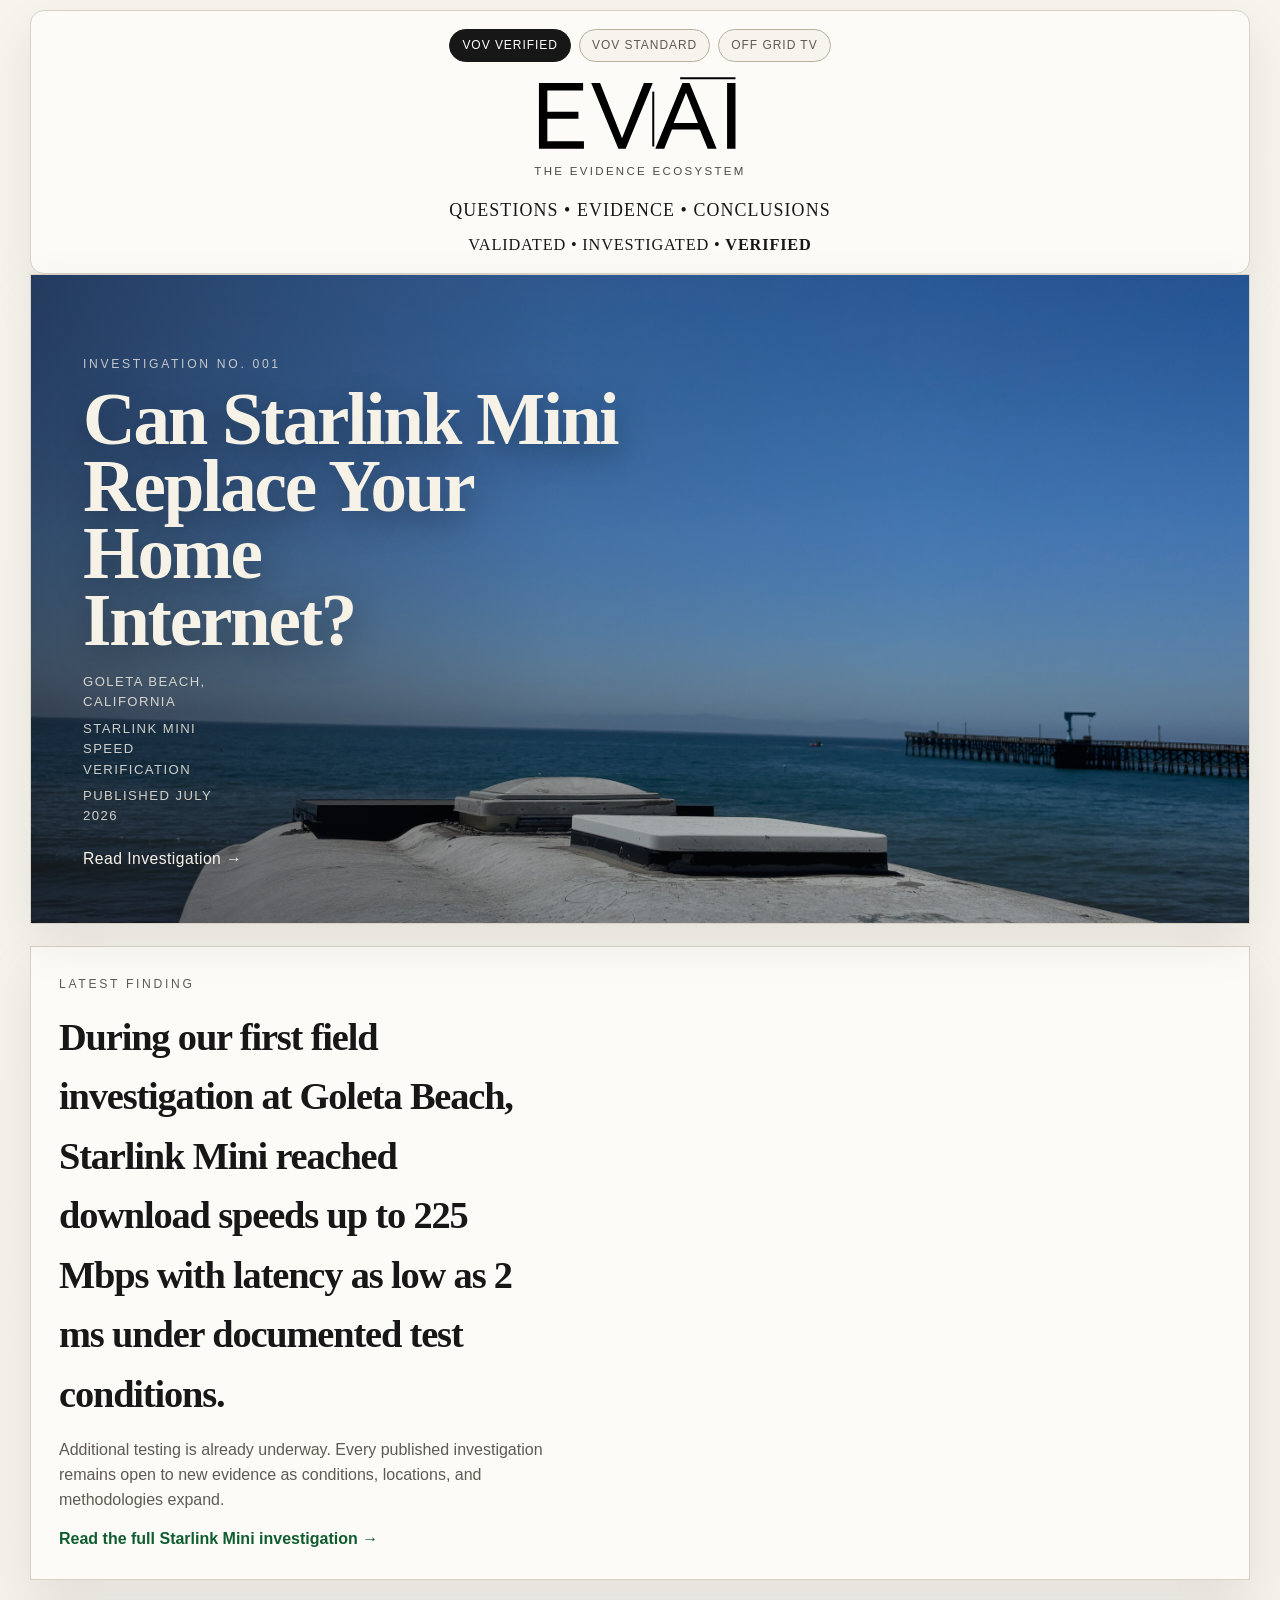
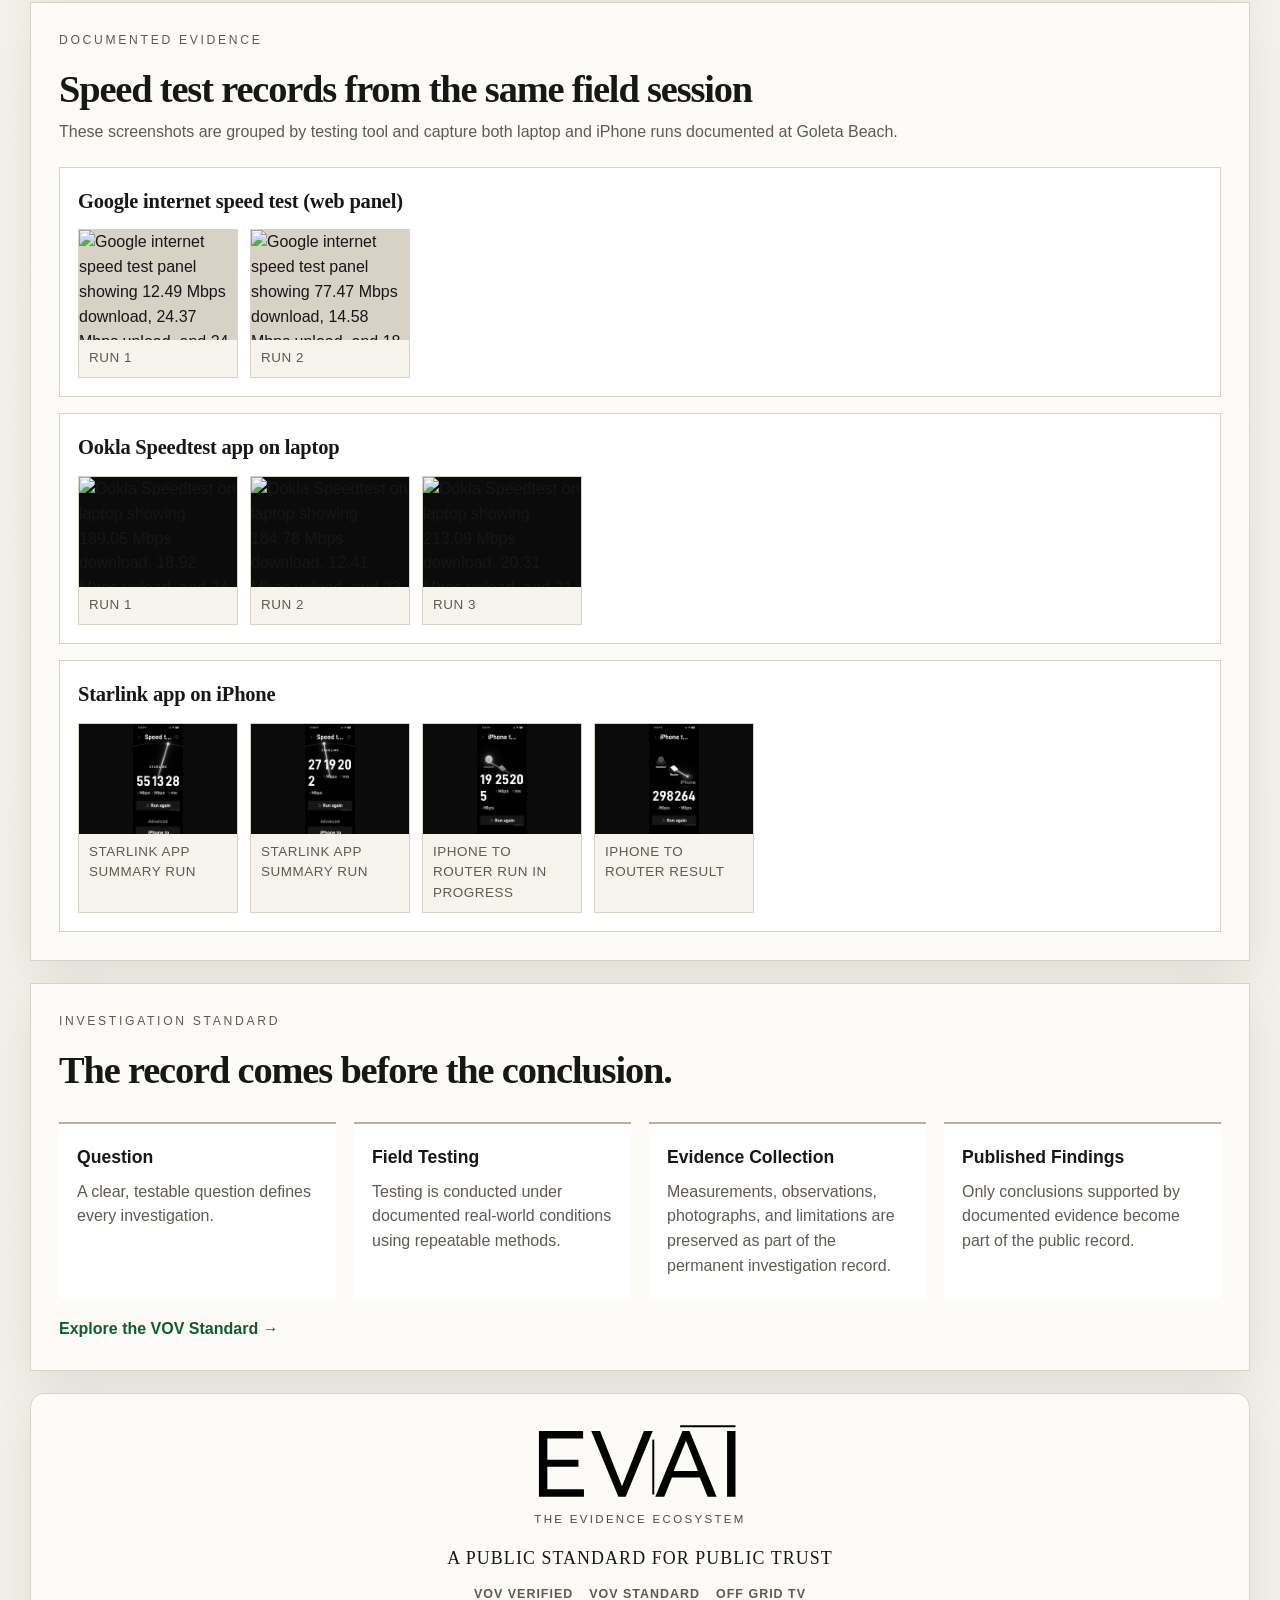
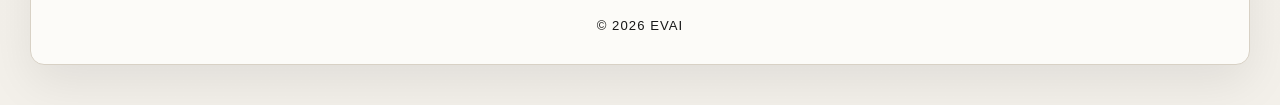
==== commit 7320ebe4: "Update VOV header/footer and cache behavior" ====
--- a/index.html
+++ b/index.html
@@ -3,6 +3,9 @@
 <head>
     <meta charset="UTF-8">
     <meta name="viewport" content="width=device-width, initial-scale=1.0">
+    <meta http-equiv="Cache-Control" content="no-cache, no-store, must-revalidate">
+    <meta http-equiv="Pragma" content="no-cache">
+    <meta http-equiv="Expires" content="0">
     <title>Can Starlink Mini Replace Your Home Internet? | VOV Verified</title>
     <meta name="description" content="VOV Verified publishes evidence-based investigations. The latest published investigation documents Starlink Mini field testing at Goleta Beach, covering download speed, upload speed, latency, Wi-Fi performance, and repeatability.">
     <meta name="robots" content="index,follow">
@@ -19,7 +22,24 @@
     <meta name="twitter:title" content="Can Starlink Mini Replace Your Home Internet? | VOV Verified">
     <meta name="twitter:description" content="Field-tested Starlink Mini speed verification from Goleta Beach, California, published by VOV Verified.">
     <meta name="twitter:image" content="https://vovverified.com/assets/Starlink%20speed%20test%20results/homepage%20starlink%20photo.jpeg">
-    <link rel="stylesheet" href="websites/vovverified/style.css">
+    <link rel="stylesheet" href="websites/vovverified/style.css?v=20260709c">
+    <script>
+        (function forceFreshHtmlOncePerTab() {
+            try {
+                if (sessionStorage.getItem('evai-fresh-load') === '1') {
+                    return;
+                }
+                sessionStorage.setItem('evai-fresh-load', '1');
+                var url = new URL(window.location.href);
+                if (!url.searchParams.has('v')) {
+                    url.searchParams.set('v', String(Date.now()));
+                    window.location.replace(url.toString());
+                }
+            } catch (e) {
+                // Ignore storage or URL parsing issues and continue normal load.
+            }
+        })();
+    </script>
     <script type="application/ld+json">
         {
             "@context": "https://schema.org",
@@ -104,18 +124,16 @@
 </head>
 <body>
     <div class="page-shell">
-        <header class="top-bar" aria-label="Ecosystem navigation">
-            <nav class="top-bar-nav">
-                <a href="https://evai.us/">EVAI</a>
-                <a href="https://vovverified.com/" aria-current="page">VOV Verified</a>
-                <a href="https://vovstandard.com/">VOV Standard</a>
-                <a href="https://offgridtv.com/">Off Grid TV</a>
-            </nav>
-        </header>
-
-        <header class="masthead" aria-label="VOV Verified masthead">
-            <p class="masthead-mark">VOV VERIFIED</p>
-            <p class="masthead-subtitle">Independent Product Investigations</p>
+        <header class="ecosystem-top" aria-label="EVAI ecosystem masthead">
+            <div class="ecosystem-top-bar">
+                <a class="ecosystem-chip ecosystem-chip-active" href="https://vovverified.com/">VOV VERIFIED</a>
+                <a class="ecosystem-chip" href="https://vovstandard.com/">VOV STANDARD</a>
+                <a class="ecosystem-chip" href="https://offgridtv.com/">OFF GRID TV</a>
+            </div>
+            <img class="bookend-logo" src="assets/EVAI%20Logo.svg" alt="EVAI logo" width="220" height="82" decoding="async">
+            <p class="ecosystem-overline">THE EVIDENCE ECOSYSTEM</p>
+            <p class="ecosystem-title">QUESTIONS • EVIDENCE • CONCLUSIONS</p>
+            <p class="ecosystem-subtitle">VALIDATED • INVESTIGATED • <span>VERIFIED</span></p>
         </header>
 
         <main>
@@ -240,30 +258,16 @@
             </section>
         </main>
 
-        <footer class="ecosystem-footer">
-            <div class="ecosystem-title-wrap">
-                <p class="section-kicker">Part of the EVAI Evidence Ecosystem</p>
+        <footer class="ecosystem-footer-new" aria-label="EVAI ecosystem closing signature">
+            <img class="bookend-logo" src="assets/EVAI%20Logo.svg" alt="EVAI logo" width="220" height="82" decoding="async">
+            <p class="ecosystem-overline">THE EVIDENCE ECOSYSTEM</p>
+            <p class="ecosystem-title">A PUBLIC STANDARD FOR PUBLIC TRUST</p>
+            <div class="ecosystem-link-row">
+                <a href="https://vovverified.com/">VOV VERIFIED</a>
+                <a href="https://vovstandard.com/">VOV STANDARD</a>
+                <a href="https://offgridtv.com/">OFF GRID TV</a>
             </div>
-            <div class="ecosystem-stack" aria-label="Ecosystem relationship">
-                <div>
-                    <h2>EVAI</h2>
-                    <p>Evidence Architecture</p>
-                </div>
-                <div class="stack-arrow" aria-hidden="true">↓</div>
-                <div>
-                    <h2>VOV Standard</h2>
-                    <p>Investigation Methodology</p>
-                </div>
-                <div class="stack-arrow" aria-hidden="true">↓</div>
-                <div>
-                    <h2>Off Grid TV</h2>
-                    <p>Field Stories</p>
-                </div>
-            </div>
-            <div class="footer-meta">
-                <p>© 2026 EVAI</p>
-                <p>Cover photograph and speed test screenshots © 2026 Off Grid TV.</p>
-            </div>
+            <p class="footer-copyright">© 2026 EVAI</p>
         </footer>
     </div>
 </body>
--- a/websites/vovverified/style.css
+++ b/websites/vovverified/style.css
@@ -37,38 +37,146 @@
 .page-shell {
     width: min(var(--max), calc(100% - 32px));
     margin: 0 auto;
-    padding: 14px 0 40px;
+    padding: 10px 0 40px;
+}
+
+.ecosystem-top {
+    background: var(--paper);
+    border: 1px solid var(--line);
+    box-shadow: var(--shadow);
+    border-radius: 14px;
+    padding: 18px 18px 16px;
+    text-align: center;
+}
+
+.ecosystem-top-bar {
+    display: flex;
+    justify-content: center;
+    flex-wrap: wrap;
+    gap: 8px;
+    margin-bottom: 12px;
+}
+
+.ecosystem-chip {
+    border: 1px solid var(--line-strong);
+    border-radius: 999px;
+    padding: 6px 12px;
+    font-size: 0.75rem;
+    letter-spacing: 0.08em;
+    text-transform: uppercase;
+    text-decoration: none;
+    color: var(--muted);
+    background: #f7f4ee;
+}
+
+.ecosystem-chip-active {
+    background: var(--ink);
+    color: #ffffff;
+    border-color: var(--ink);
+}
+
+.ecosystem-overline {
+    margin-top: 6px;
+    font-size: 0.72rem;
+    letter-spacing: 0.2em;
+    text-transform: uppercase;
+    color: #4f4a43;
+}
+
+.ecosystem-title {
+    margin-top: 16px;
+    font-family: "Iowan Old Style", Georgia, serif;
+    font-size: 1.12rem;
+    font-weight: 500;
+    letter-spacing: 0.06em;
+    color: var(--ink);
+    text-transform: uppercase;
+}
+
+.ecosystem-subtitle {
+    margin-top: 7px;
+    font-family: "Iowan Old Style", Georgia, serif;
+    font-size: 1.02rem;
+    font-weight: 500;
+    letter-spacing: 0.05em;
+    color: var(--ink);
+    text-transform: uppercase;
+    white-space: nowrap;
+}
+
+.ecosystem-subtitle span {
+    font-weight: 700;
+}
+
+.ecosystem-footer-new {
+    margin-top: 22px;
+    padding: 28px;
+    text-align: center;
+    background: var(--paper);
+    border: 1px solid var(--line);
+    border-radius: 14px;
+    box-shadow: var(--shadow);
+}
+
+.ecosystem-link-row {
+    margin-top: 12px;
+    display: flex;
+    justify-content: center;
+    flex-wrap: wrap;
+    gap: 10px 16px;
+}
+
+.ecosystem-link-row a {
+    text-decoration: none;
+    color: var(--muted);
+    font-weight: 700;
+    letter-spacing: 0.08em;
+    font-size: 0.78rem;
+    text-transform: uppercase;
+}
+
+.ecosystem-link-row a:hover {
+    text-decoration: underline;
 }
 
 .top-bar {
     border-bottom: 1px solid var(--line);
-    padding: 8px 0 10px;
+    padding: 6px 0 8px;
 }
 
 .top-bar-nav {
     display: flex;
     gap: 18px;
     flex-wrap: wrap;
-    font-size: 0.82rem;
-    letter-spacing: 0.06em;
+    font-size: 0.75rem;
+    letter-spacing: 0.08em;
     text-transform: uppercase;
 }
 
 .top-bar-nav a {
     color: var(--muted);
     text-decoration: none;
+    opacity: 0.78;
 }
 
 .top-bar-nav a:hover,
 .top-bar-nav a[aria-current="page"] {
-    color: var(--ink);
+    color: var(--muted);
+    opacity: 1;
 }
 
 .masthead {
-    padding: 18px 0 18px;
-}
-
-.masthead-mark,
+    padding: 30px 0 14px;
+    text-align: center;
+}
+
+.bookend-logo {
+    display: block;
+    width: clamp(150px, 16.5vw, 220px);
+    height: auto;
+    margin: 0 auto 10px;
+}
+
 .section-kicker {
     font-size: 0.76rem;
     letter-spacing: 0.22em;
@@ -76,17 +184,126 @@
     color: var(--muted);
 }
 
-.masthead-subtitle {
+.masthead-publication {
+    font-family: "Iowan Old Style", Georgia, serif;
+    font-size: 1.38rem;
+    font-weight: 600;
+    letter-spacing: 0.19em;
+    text-transform: uppercase;
+    color: var(--ink);
+}
+
+.masthead-ecosystem,
+.footer-ecosystem {
     margin-top: 6px;
+    font-size: 0.72rem;
+    letter-spacing: 0.2em;
+    text-transform: uppercase;
+    color: #4f4a43;
+}
+
+.masthead-thesis,
+.footer-thesis {
+    margin-top: 16px;
     font-family: "Iowan Old Style", Georgia, serif;
-    font-size: 1rem;
+    font-size: 1.12rem;
+    font-weight: 500;
+    letter-spacing: 0.06em;
+    color: var(--ink);
+    text-transform: uppercase;
+}
+
+.masthead-verified,
+.footer-verified {
+    font-weight: 700;
+}
+
+.masthead-process,
+.footer-process {
+    margin-top: 7px;
+    font-family: "Iowan Old Style", Georgia, serif;
+    font-size: 1.02rem;
+    font-weight: 500;
+    letter-spacing: 0.05em;
+    color: var(--ink);
+    text-transform: uppercase;
+    white-space: nowrap;
+}
+
+.masthead-entity,
+.footer-entity {
+    margin-top: 12px;
+    font-size: 0.87rem;
+    font-weight: 600;
+    letter-spacing: 0.2em;
+    text-transform: uppercase;
+    color: var(--muted);
+}
+
+.entity-link {
+    text-decoration: none;
+    transition: transform 140ms ease;
+}
+
+.entity-link:hover {
+    text-decoration: none;
+    transform: scale(1.035);
+}
+
+.masthead-standard,
+.masthead-publisher,
+.footer-standard,
+.footer-publisher {
+    display: block;
+    width: 16rem;
+    text-align: center;
+    margin-left: auto;
+    margin-right: auto;
+}
+
+.masthead-standard,
+.footer-standard {
+    font-size: 1.1745rem;
+    text-transform: none;
+    white-space: nowrap;
+}
+
+.masthead-publisher,
+.footer-publisher {
+    font-size: 1.1745rem;
+    color: #433f39;
+}
+
+.masthead-entity + .masthead-entity,
+.footer-entity + .footer-entity {
+    margin-top: 4px;
+}
+
+.masthead-rule {
+    width: min(620px, 100%);
+    margin: 17px auto 14px;
+    border: 0;
+    border-top: 1px solid var(--line-strong);
+}
+
+.masthead-publication {
+    font-size: 1.15rem;
+    letter-spacing: 0.24em;
+}
+
+.footer-copyright {
+    margin-top: 12px;
+    font-size: 0.82rem;
+    letter-spacing: 0.08em;
+    text-transform: uppercase;
     color: var(--ink);
 }
 
 .cover-story,
 .finding-card,
+.evidence-gallery,
 .standard-section,
-.ecosystem-footer {
+.ecosystem-footer-new {
     background: var(--paper);
     border: 1px solid var(--line);
     box-shadow: var(--shadow);
@@ -121,7 +338,7 @@
     width: 100%;
     height: 100%;
     object-fit: cover;
-    object-position: 52% 47%;
+    object-position: 52% 60%;
     background: #d8d1c5;
     transform: scale(1.01);
 }
@@ -214,8 +431,9 @@
 }
 
 .finding-card,
+.evidence-gallery,
 .standard-section,
-.ecosystem-footer {
+.ecosystem-footer-new {
     margin-top: 22px;
     padding: 28px;
 }
@@ -229,7 +447,6 @@
 .finding-card p,
 .flow-step p,
 .investigation-body p,
-.ecosystem-footer p,
 .section-heading p {
     color: var(--muted);
 }
@@ -237,6 +454,80 @@
 .finding-card p {
     max-width: 58ch;
     margin-bottom: 14px;
+}
+
+.evidence-gallery {
+    margin-top: 22px;
+    padding: 28px;
+}
+
+.gallery-groups {
+    display: grid;
+    gap: 16px;
+}
+
+.gallery-group {
+    background: var(--card);
+    border: 1px solid var(--line);
+    padding: 18px;
+}
+
+.gallery-group h3 {
+    font-family: "Iowan Old Style", Georgia, serif;
+    font-size: 1.28rem;
+    letter-spacing: -0.01em;
+    margin-bottom: 12px;
+}
+
+.gallery-grid {
+    display: grid;
+    grid-template-columns: repeat(auto-fit, minmax(130px, 160px));
+    justify-content: start;
+    gap: 12px;
+}
+
+.gallery-grid figure {
+    background: #f7f4ee;
+    border: 1px solid var(--line);
+    overflow: hidden;
+}
+
+.gallery-grid img {
+    display: block;
+    width: 100%;
+    height: 110px;
+    object-fit: cover;
+    object-position: center center;
+    background: #d8d1c5;
+}
+
+/* Keep top generic speed tests cropped and centered. */
+.gallery-group[aria-labelledby="google-tests-title"] .gallery-grid img {
+    object-fit: cover;
+    object-position: 50% 50%;
+}
+
+/* Show complete frames for Ookla and iPhone shots so key values stay centered. */
+.gallery-group[aria-labelledby="ookla-tests-title"] .gallery-grid img,
+.gallery-group[aria-labelledby="starlink-tests-title"] .gallery-grid img {
+    object-fit: contain;
+    background: #0b0b0b;
+}
+
+.gallery-group[aria-labelledby="ookla-tests-title"] .gallery-grid img {
+    object-position: 50% 56%;
+}
+
+.gallery-group[aria-labelledby="starlink-tests-title"] .gallery-grid img {
+    object-position: 50% 52%;
+}
+
+.gallery-grid figcaption {
+    padding: 8px 10px;
+    font-size: 0.84rem;
+    letter-spacing: 0.04em;
+    text-transform: uppercase;
+    color: var(--muted);
 }
 
 .section-heading {
@@ -264,55 +555,6 @@
 .flow-step h3 {
     font-size: 1.1rem;
     margin-bottom: 8px;
-}
-
-.ecosystem-footer {
-    display: grid;
-    gap: 18px;
-    background: #141414;
-    color: #f2eee8;
-    border-color: #141414;
-}
-
-.ecosystem-title-wrap {
-    display: grid;
-    gap: 6px;
-}
-
-.ecosystem-stack {
-    display: flex;
-    flex-wrap: wrap;
-    align-items: center;
-    gap: 10px 16px;
-}
-
-.ecosystem-stack h2 {
-    font-size: 1rem;
-    color: #ffffff;
-}
-
-.ecosystem-stack p {
-    display: none;
-}
-
-.ecosystem-stack p,
-.footer-meta p,
-.ecosystem-footer .section-kicker {
-    color: rgba(242, 238, 232, 0.74);
-}
-
-.stack-arrow {
-    font-size: 1.35rem;
-    color: #74b082;
-}
-
-.footer-meta {
-    display: flex;
-    flex-wrap: wrap;
-    gap: 12px 20px;
-    padding-top: 18px;
-    border-top: 1px solid rgba(255, 255, 255, 0.14);
-    font-size: 0.92rem;
 }
 
 .published-shell,
@@ -434,8 +676,10 @@
 
     .cover-story,
     .finding-card,
+    .evidence-gallery,
     .standard-section,
-    .ecosystem-footer,
+    .ecosystem-footer-new,
+    .ecosystem-top,
     .published-intro,
     .published-card,
     .article-header,
@@ -457,7 +701,7 @@
 
     .cover-image {
         min-height: 280px;
-        object-position: 58% 46%;
+        object-position: 58% 58%;
     }
 
     .cover-story {
@@ -511,4 +755,15 @@
         gap: 6px;
         letter-spacing: 0.07em;
     }
-}
+
+    .masthead-process,
+    .footer-process,
+    .ecosystem-subtitle {
+        white-space: normal;
+    }
+
+    .bookend-logo {
+        width: clamp(132px, 42vw, 186px);
+        margin-bottom: 8px;
+    }
+}
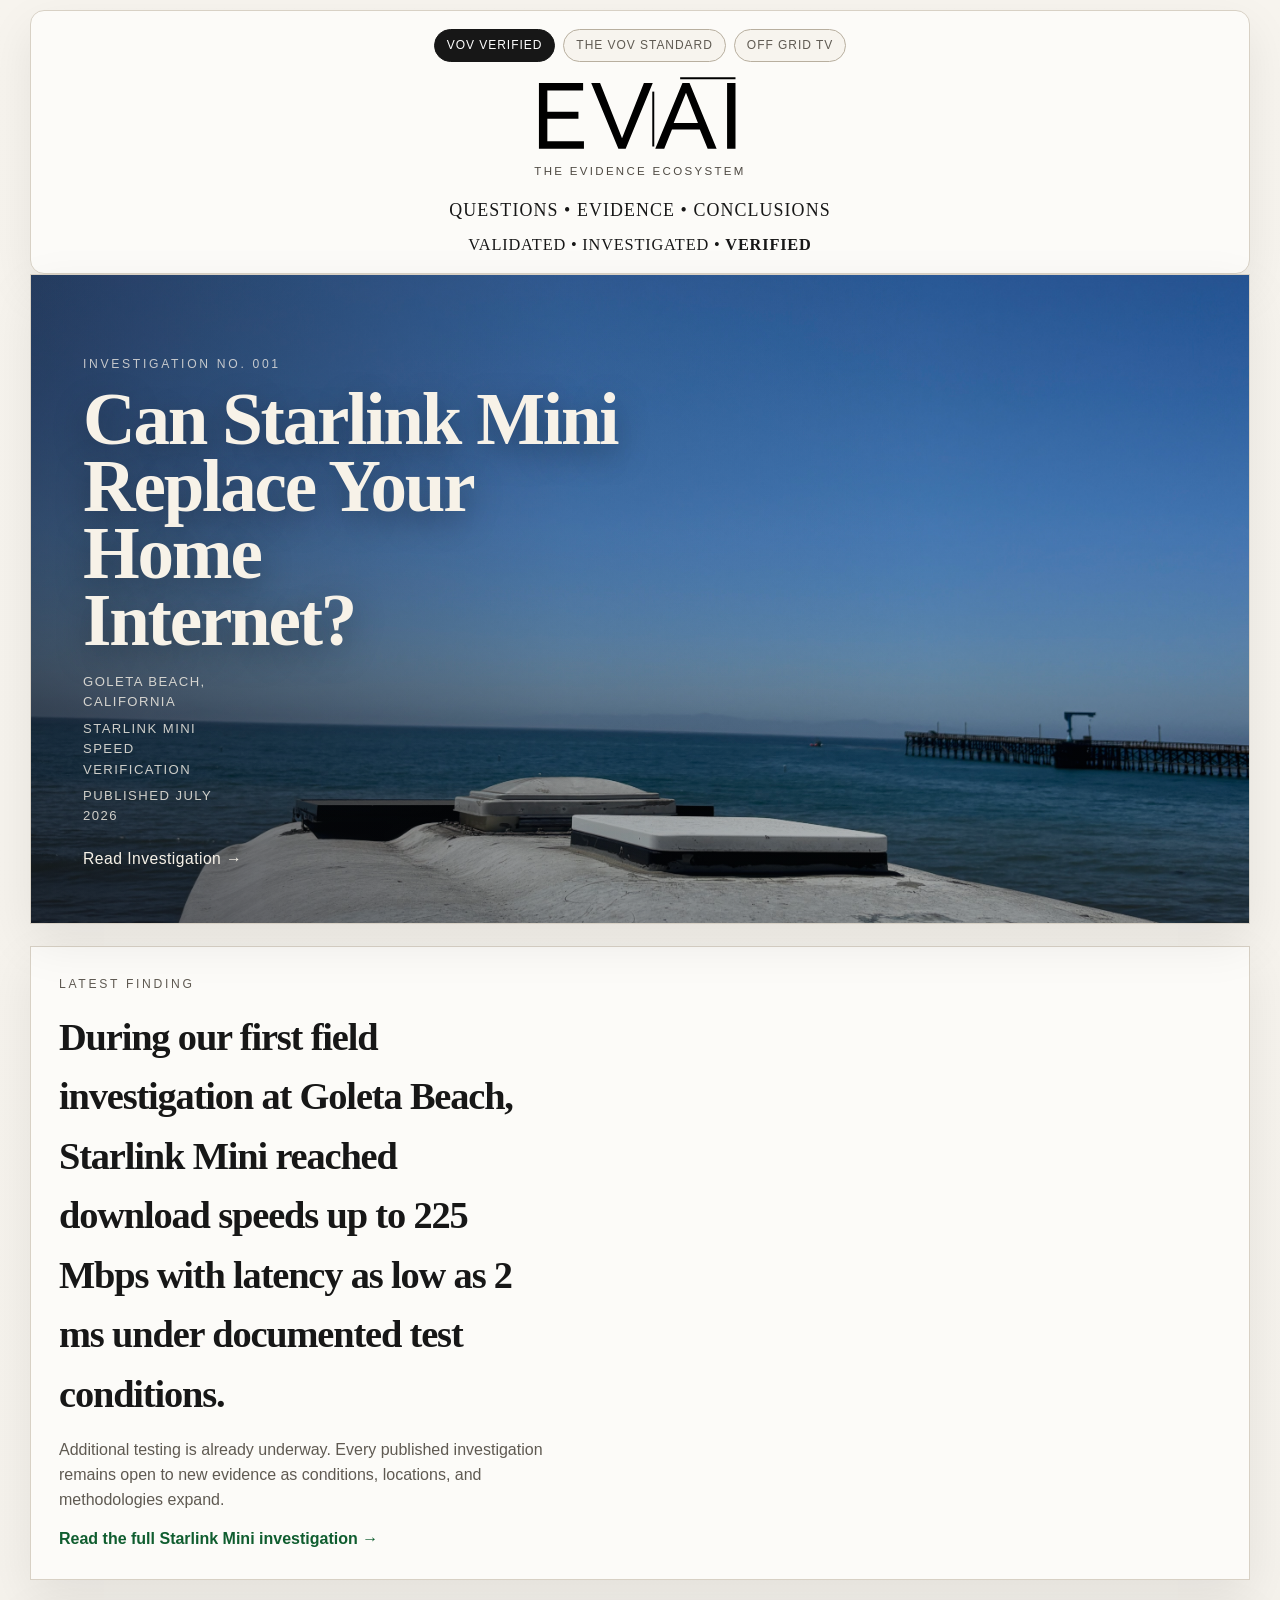
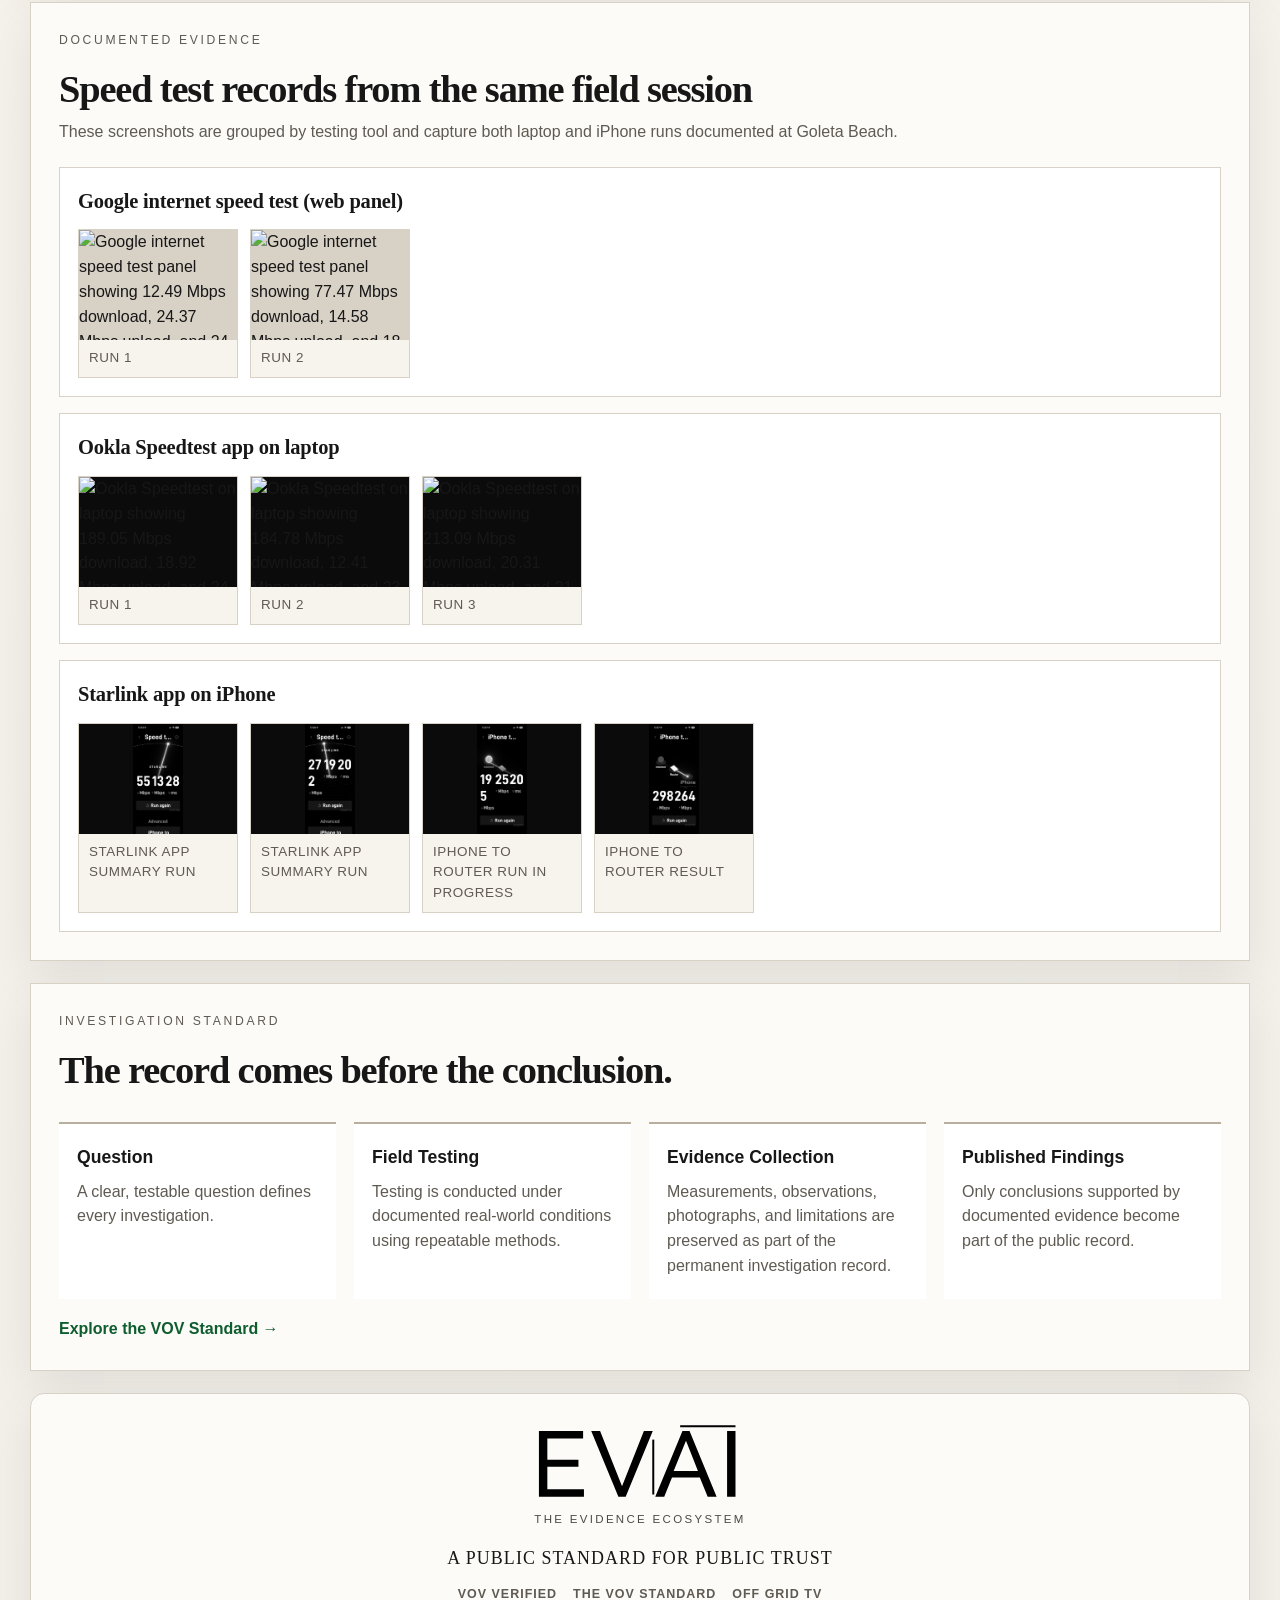
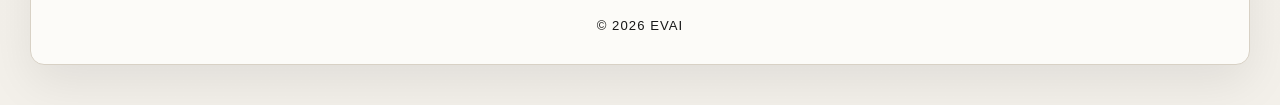
==== commit 675ca929: "Update The VOV Standard site copy and deploy assets" ====
--- a/index.html
+++ b/index.html
@@ -127,7 +127,7 @@
         <header class="ecosystem-top" aria-label="EVAI ecosystem masthead">
             <div class="ecosystem-top-bar">
                 <a class="ecosystem-chip ecosystem-chip-active" href="https://vovverified.com/">VOV VERIFIED</a>
-                <a class="ecosystem-chip" href="https://vovstandard.com/">VOV STANDARD</a>
+                <a class="ecosystem-chip" href="https://vovstandard.com/">THE VOV STANDARD</a>
                 <a class="ecosystem-chip" href="https://offgridtv.com/">OFF GRID TV</a>
             </div>
             <img class="bookend-logo" src="assets/EVAI%20Logo.svg" alt="EVAI logo" width="220" height="82" decoding="async">
@@ -236,7 +236,7 @@
                     <p class="section-kicker">Investigation Standard</p>
                     <h2 id="standard-title">The record comes before the conclusion.</h2>
                 </div>
-                <div class="standard-flow" role="list" aria-label="VOV Standard process">
+                <div class="standard-flow" role="list" aria-label="The VOV Standard process">
                     <article class="flow-step" role="listitem">
                         <h3>Question</h3>
                         <p>A clear, testable question defines every investigation.</p>
@@ -264,7 +264,7 @@
             <p class="ecosystem-title">A PUBLIC STANDARD FOR PUBLIC TRUST</p>
             <div class="ecosystem-link-row">
                 <a href="https://vovverified.com/">VOV VERIFIED</a>
-                <a href="https://vovstandard.com/">VOV STANDARD</a>
+                <a href="https://vovstandard.com/">THE VOV STANDARD</a>
                 <a href="https://offgridtv.com/">OFF GRID TV</a>
             </div>
             <p class="footer-copyright">© 2026 EVAI</p>
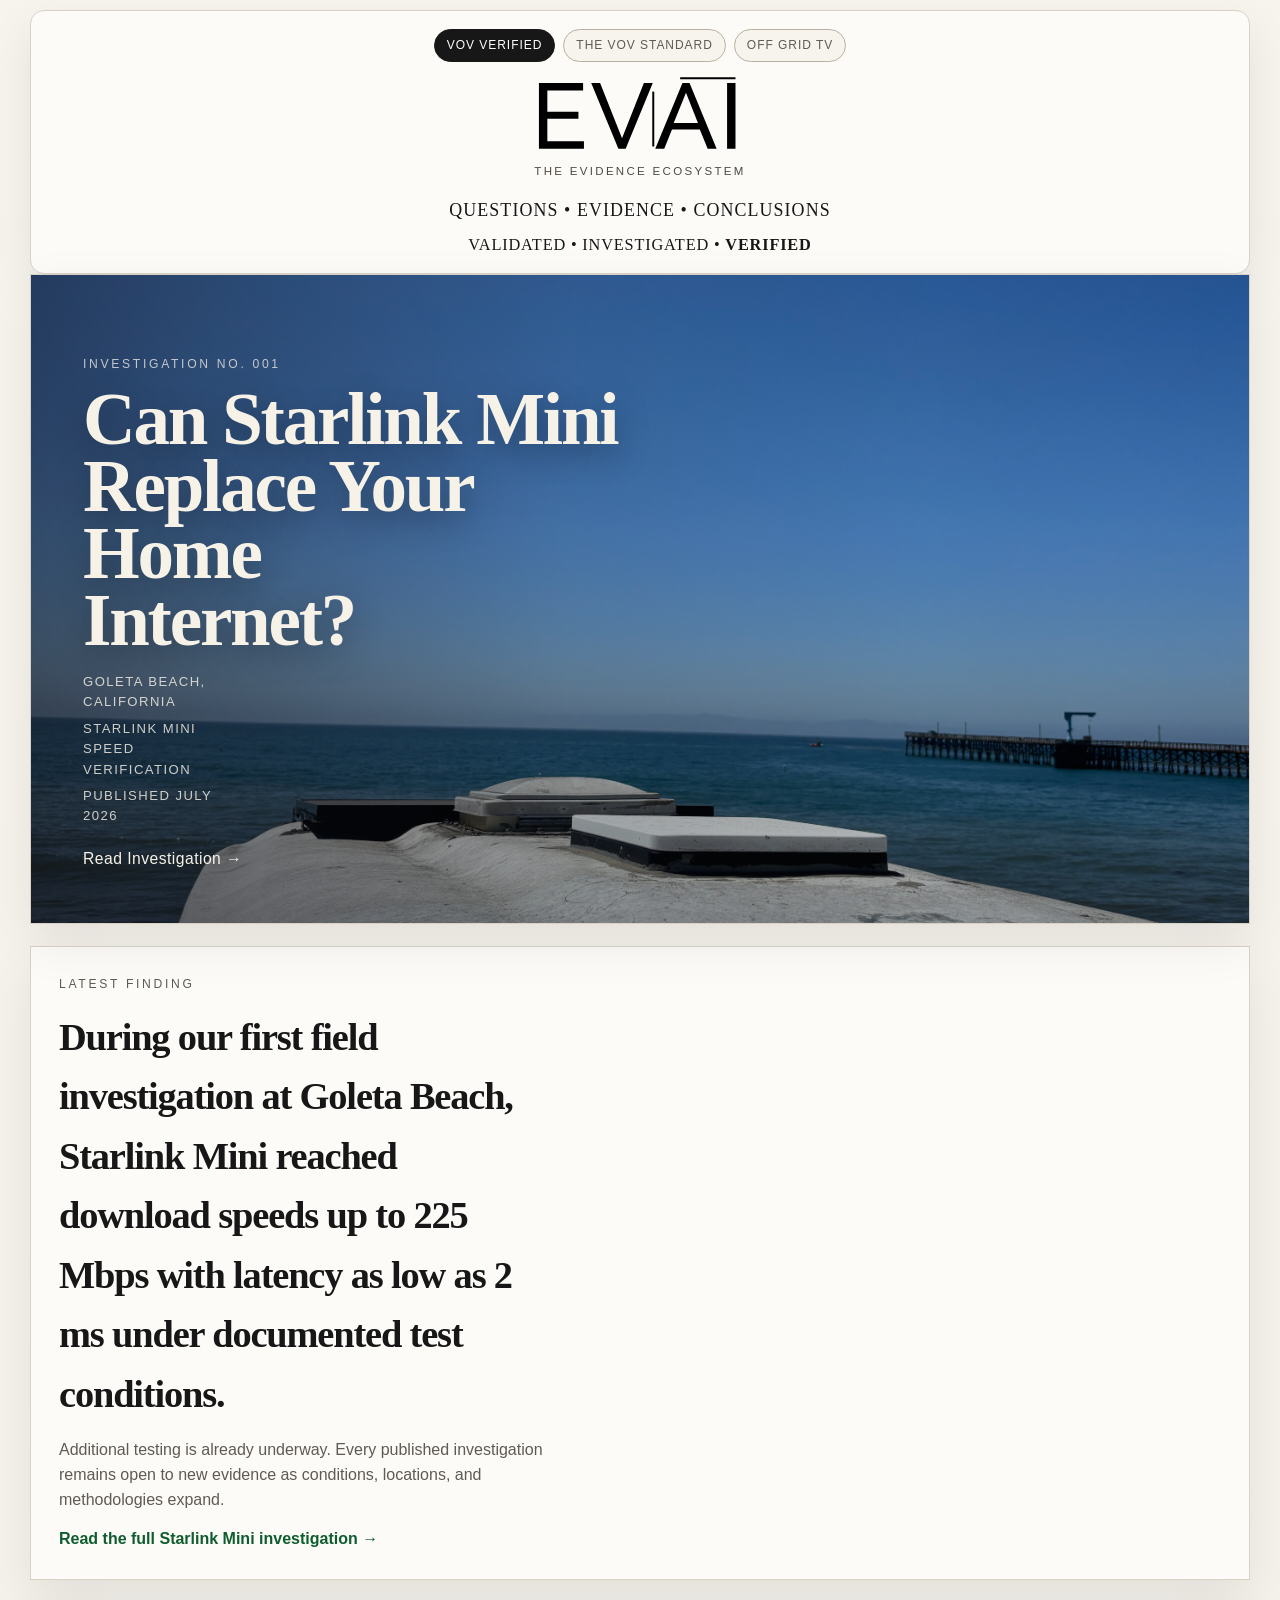
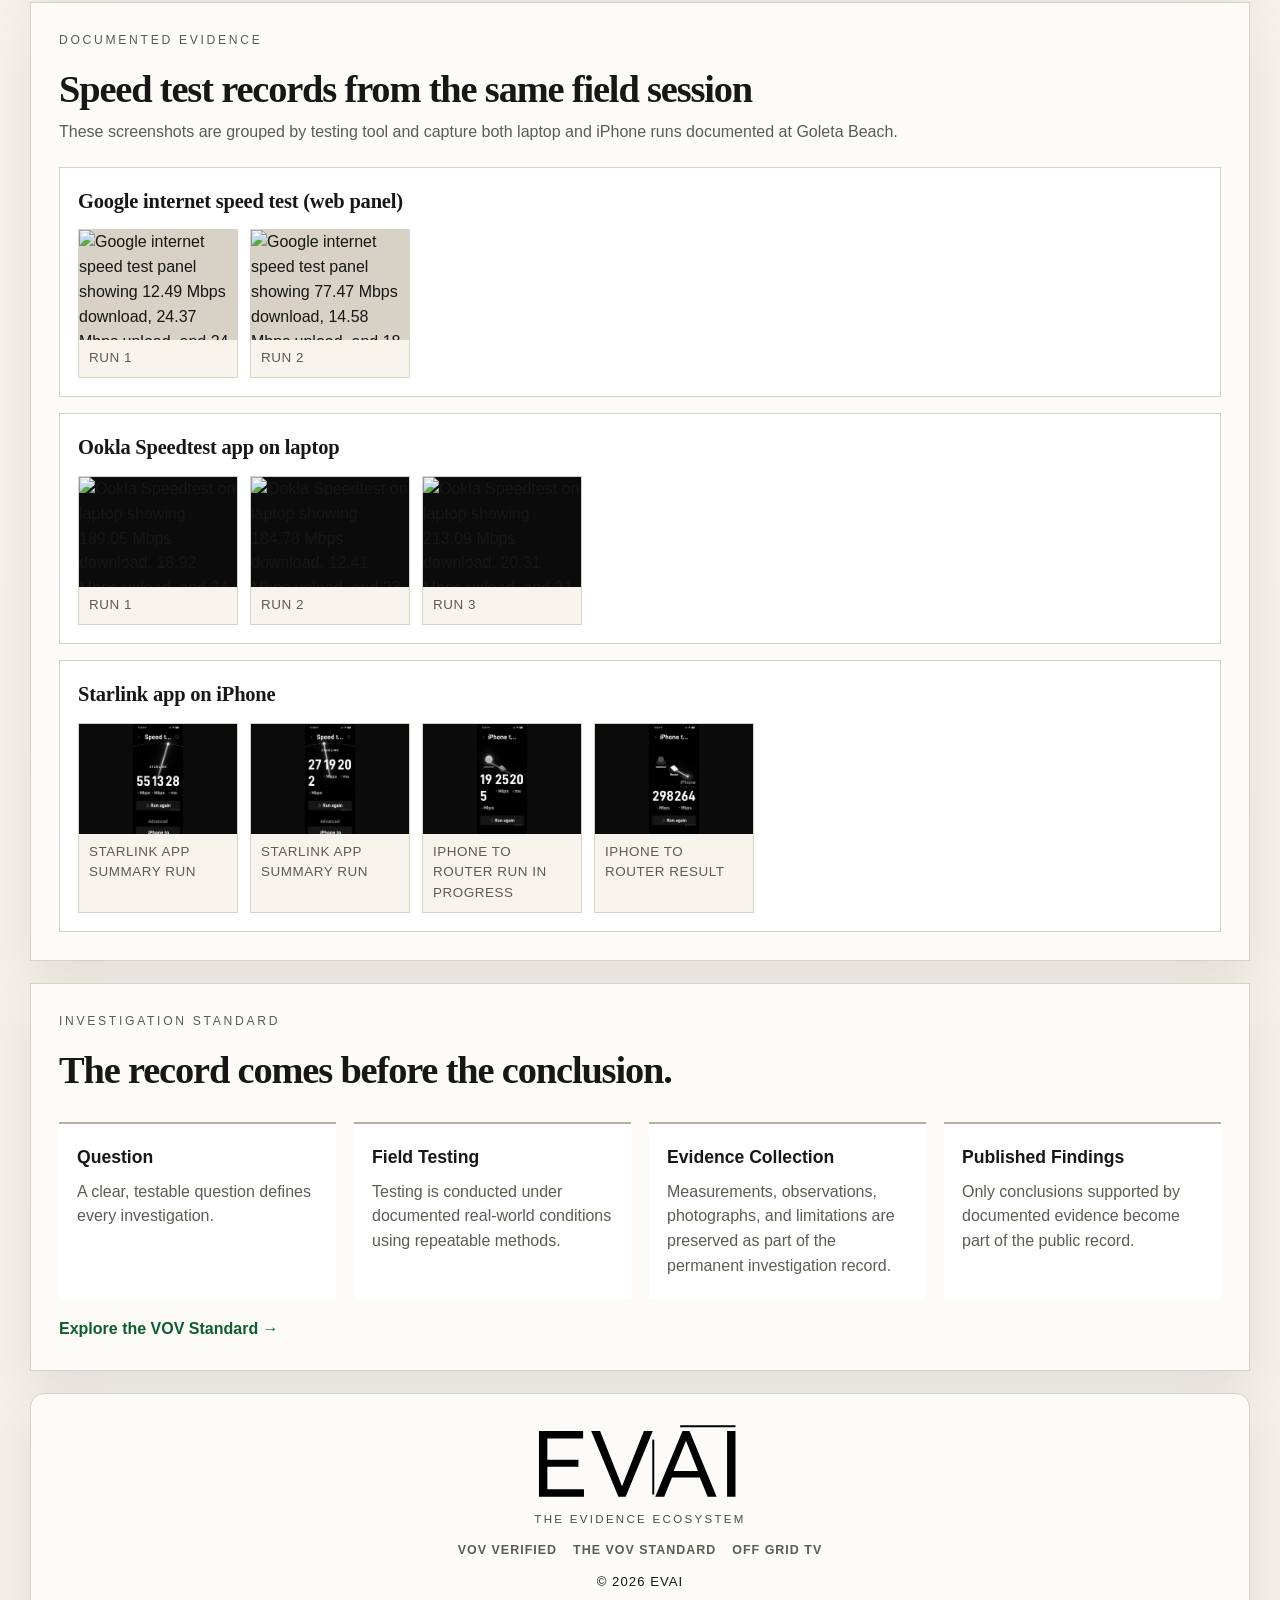
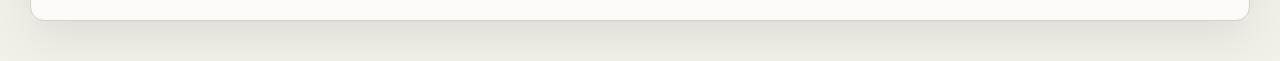
==== commit 5862f074: "Remove footer slogan from VOV sites" ====
--- a/index.html
+++ b/index.html
@@ -261,7 +261,6 @@
         <footer class="ecosystem-footer-new" aria-label="EVAI ecosystem closing signature">
             <img class="bookend-logo" src="assets/EVAI%20Logo.svg" alt="EVAI logo" width="220" height="82" decoding="async">
             <p class="ecosystem-overline">THE EVIDENCE ECOSYSTEM</p>
-            <p class="ecosystem-title">A PUBLIC STANDARD FOR PUBLIC TRUST</p>
             <div class="ecosystem-link-row">
                 <a href="https://vovverified.com/">VOV VERIFIED</a>
                 <a href="https://vovstandard.com/">THE VOV STANDARD</a>
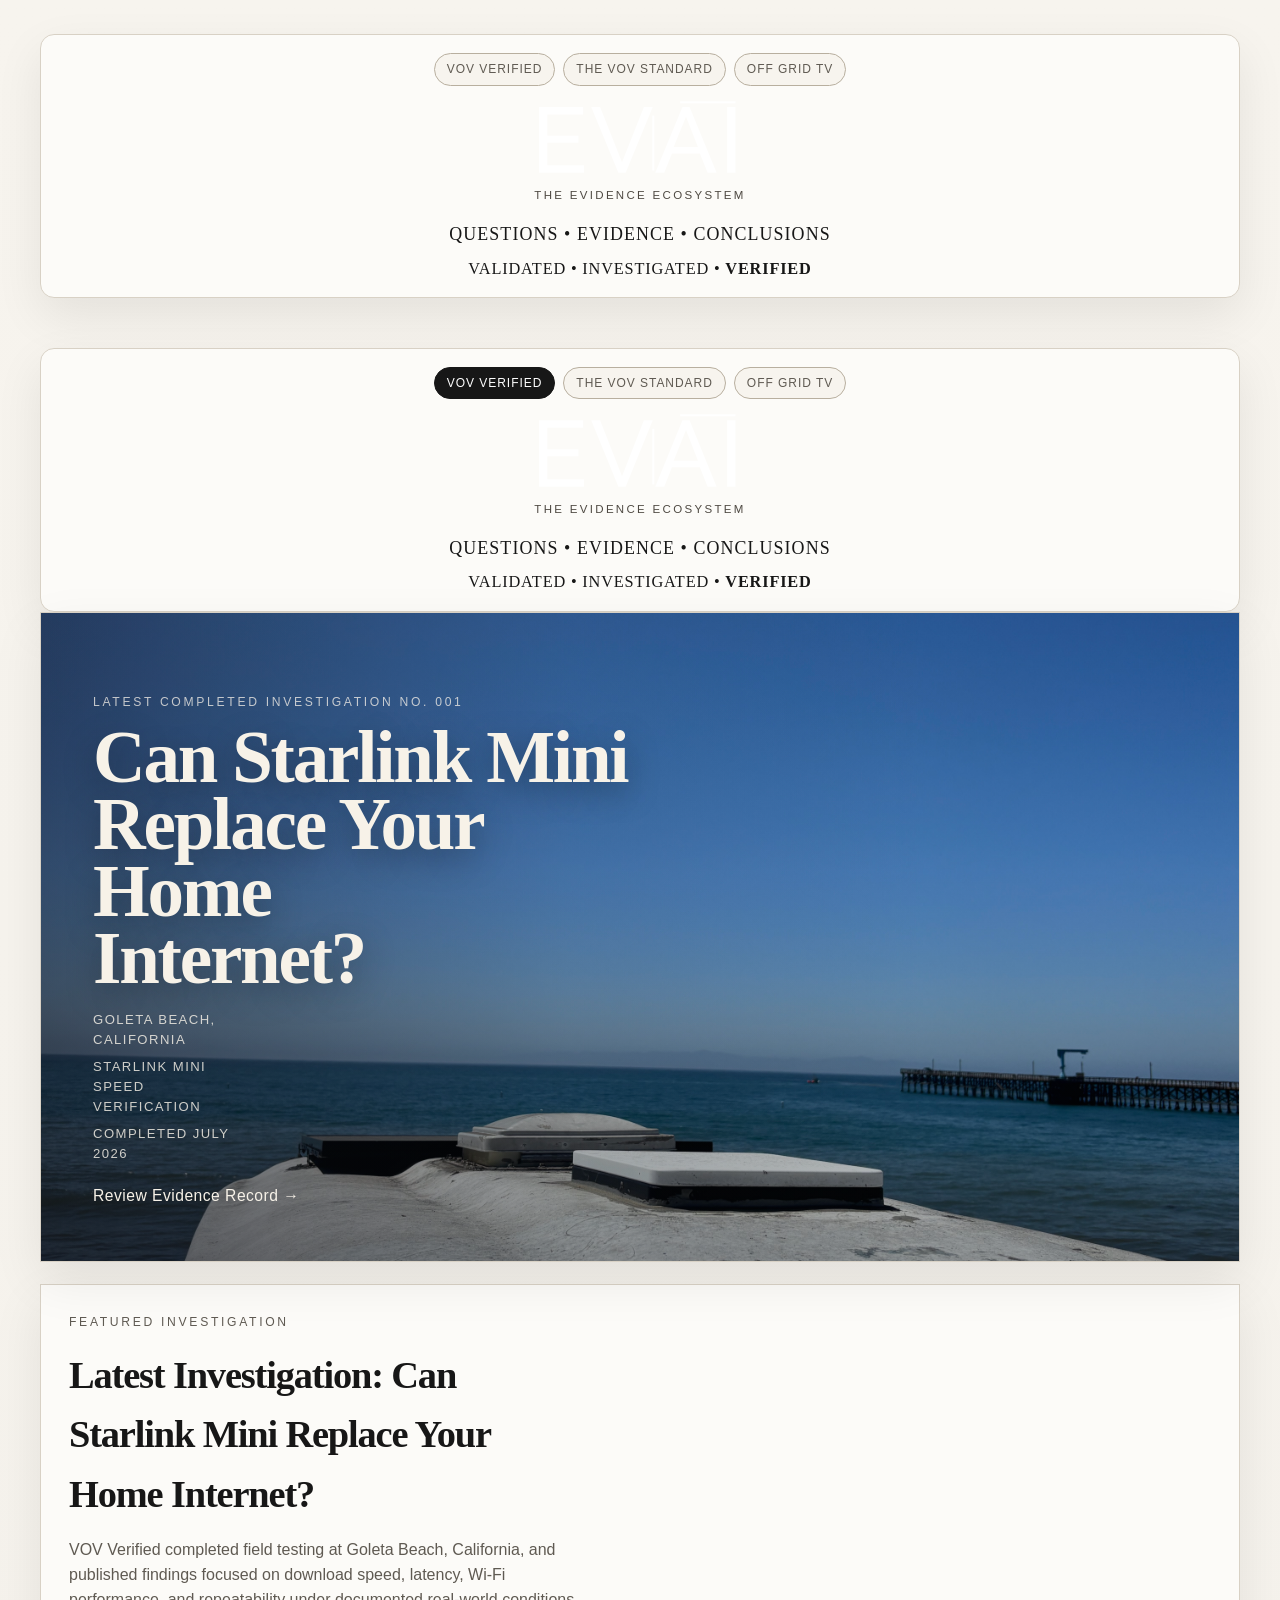
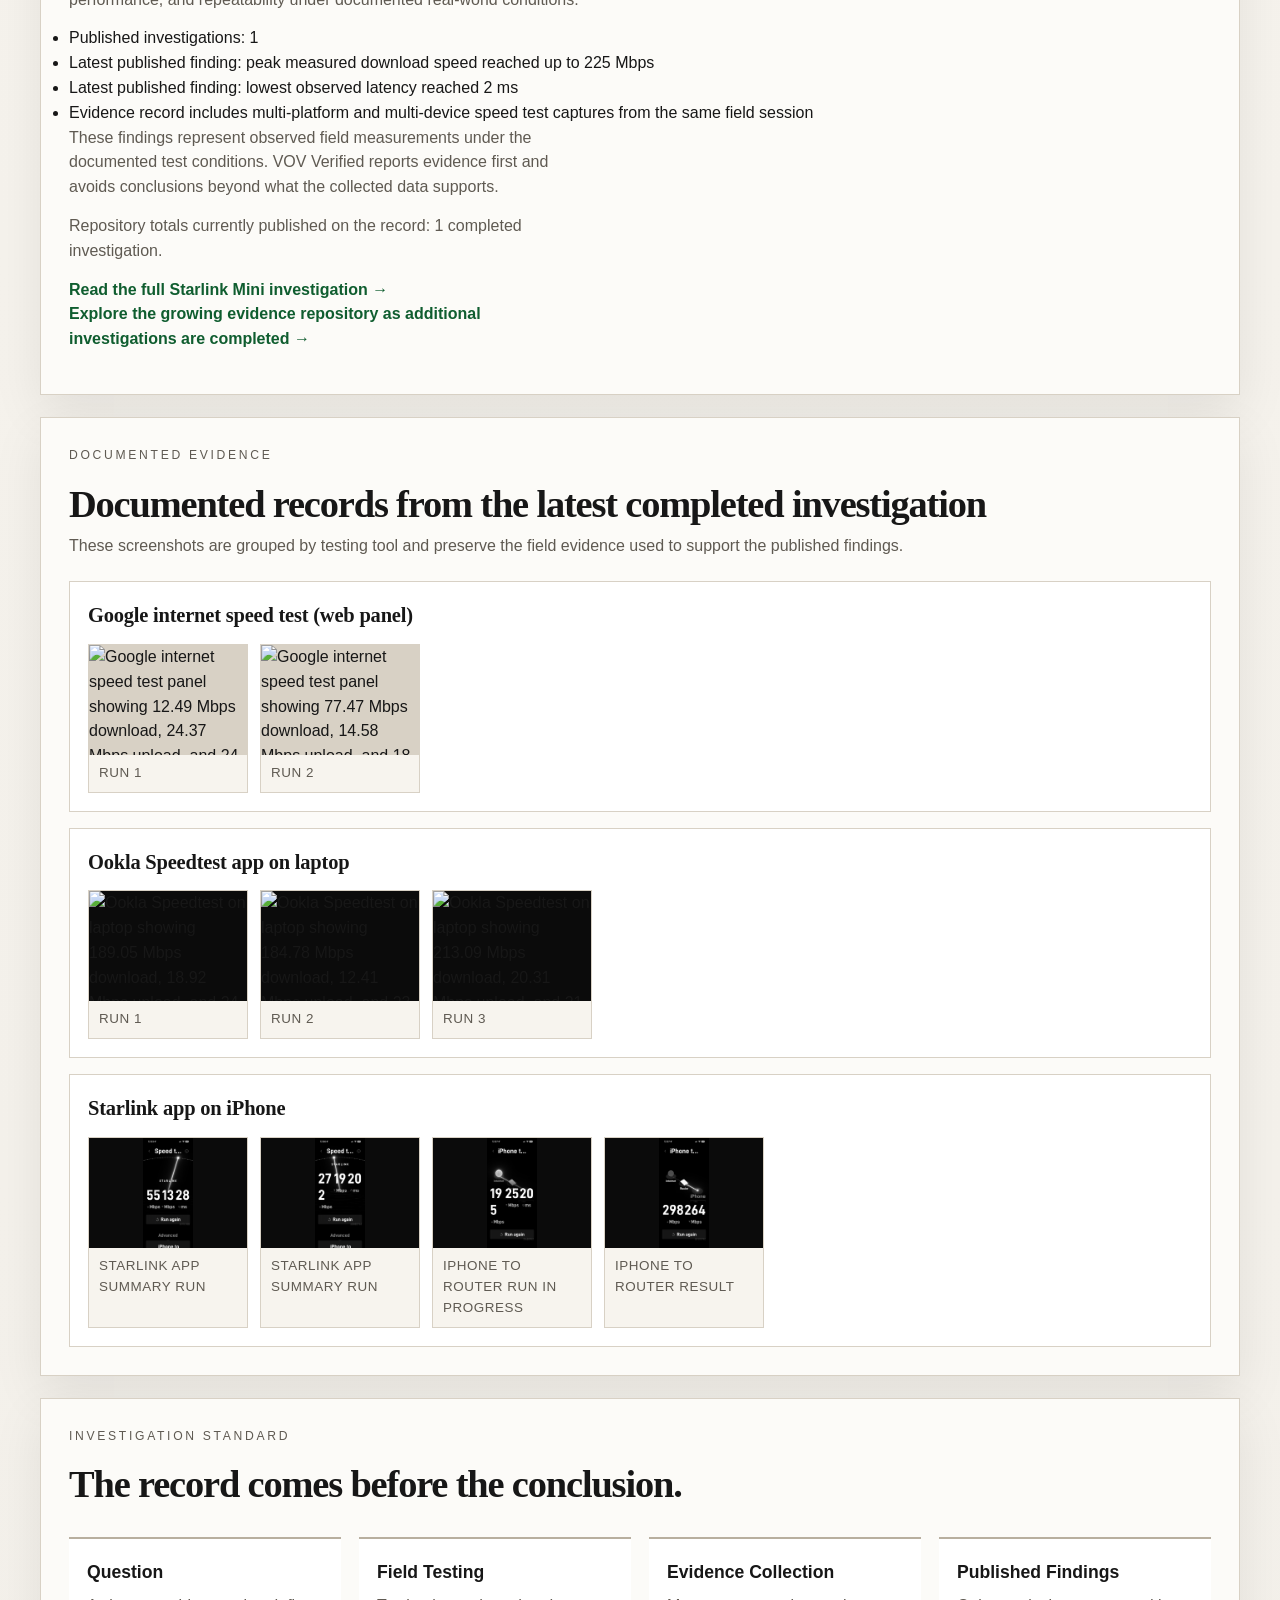
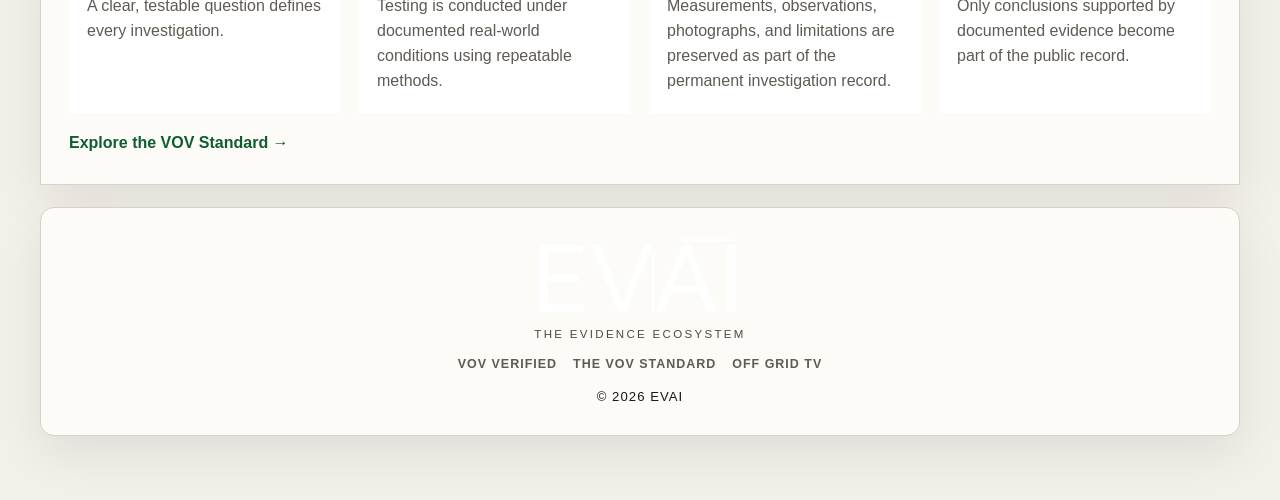
==== commit 70d09e05: "Update VOV Verified homepage with repository-backed investigation summary" ====
--- a/index.html
+++ b/index.html
@@ -1,3 +1,206 @@
+<!DOCTYPE html>
+<html lang="en">
+<head>
+    <meta charset="UTF-8">
+    <meta name="viewport" content="width=device-width, initial-scale=1.0">
+    <title>EVAI | The Evidence Ecosystem</title>
+    <meta name="description" content="EVAI is the official home of the evidence ecosystem connecting VOV Verified, The VOV Standard, and Off Grid TV.">
+    <meta name="robots" content="index,follow">
+    <link rel="canonical" href="https://evai.us/">
+    <meta property="og:type" content="website">
+    <meta property="og:title" content="EVAI | The Evidence Ecosystem">
+    <meta property="og:description" content="The official EVAI site linking to VOV Verified, The VOV Standard, and Off Grid TV.">
+    <meta property="og:url" content="https://evai.us/">
+    <meta property="og:site_name" content="EVAI">
+    <meta name="twitter:card" content="summary_large_image">
+    <meta name="twitter:title" content="EVAI | The Evidence Ecosystem">
+    <meta name="twitter:description" content="The official EVAI site linking to VOV Verified, The VOV Standard, and Off Grid TV.">
+    <link rel="icon" type="image/svg+xml" href="assets/EVAI%20Logo.svg">
+    <style>
+        :root {
+            --page: #0f1115;
+            --panel: rgba(18, 21, 27, 0.92);
+            --panel-edge: rgba(255, 255, 255, 0.14);
+            --ink: #f5f2ea;
+            --muted: rgba(245, 242, 234, 0.72);
+            --chip: rgba(255, 255, 255, 0.04);
+            --chip-border: rgba(255, 255, 255, 0.22);
+            --chip-hover: #f5f2ea;
+            --chip-hover-ink: #101318;
+            --shadow: 0 30px 80px rgba(0, 0, 0, 0.42);
+        }
+
+        * {
+            box-sizing: border-box;
+            margin: 0;
+            padding: 0;
+        }
+
+        html,
+        body {
+            min-height: 100%;
+        }
+
+        body {
+            display: grid;
+            place-items: center;
+            padding: 24px;
+            background:
+                radial-gradient(circle at top, rgba(59, 92, 143, 0.26), transparent 34%),
+                linear-gradient(180deg, #12161d 0%, #0b0d11 100%);
+            color: var(--ink);
+            font-family: Aptos, "Segoe UI", Arial, sans-serif;
+        }
+
+        .page-shell {
+            width: min(960px, 100%);
+        }
+
+        .ecosystem-top {
+            padding: 28px 24px 24px;
+            border: 1px solid var(--panel-edge);
+            border-radius: 24px;
+            background:
+                linear-gradient(180deg, rgba(255, 255, 255, 0.03), rgba(255, 255, 255, 0.01)),
+                var(--panel);
+            box-shadow: var(--shadow);
+            text-align: center;
+            backdrop-filter: blur(10px);
+        }
+
+        .ecosystem-top-bar {
+            display: flex;
+            justify-content: center;
+            flex-wrap: wrap;
+            gap: 10px;
+            margin-bottom: 20px;
+        }
+
+        .ecosystem-chip {
+            padding: 9px 16px;
+            border: 1px solid var(--chip-border);
+            border-radius: 999px;
+            background: var(--chip);
+            color: var(--ink);
+            text-decoration: none;
+            font-size: 0.76rem;
+            letter-spacing: 0.12em;
+            text-transform: uppercase;
+            transition: background-color 160ms ease, color 160ms ease, border-color 160ms ease, transform 160ms ease;
+        }
+
+        .ecosystem-chip:hover,
+        .ecosystem-chip:focus-visible {
+            background: var(--chip-hover);
+            color: var(--chip-hover-ink);
+            border-color: var(--chip-hover);
+            transform: translateY(-1px);
+            outline: none;
+        }
+
+        .bookend-logo {
+            display: block;
+            width: clamp(180px, 28vw, 280px);
+            height: auto;
+            margin: 0 auto 14px;
+            filter: brightness(0) invert(1);
+        }
+
+        .ecosystem-overline {
+            font-size: 0.82rem;
+            letter-spacing: 0.28em;
+            text-transform: uppercase;
+            color: var(--muted);
+        }
+
+        .ecosystem-title {
+            margin-top: 26px;
+            font-family: "Iowan Old Style", Georgia, serif;
+            font-size: clamp(1.8rem, 4vw, 2.85rem);
+            font-weight: 500;
+            letter-spacing: 0.06em;
+            text-transform: uppercase;
+        }
+
+        .ecosystem-subtitle {
+            margin-top: 14px;
+            font-family: "Iowan Old Style", Georgia, serif;
+            font-size: clamp(1.2rem, 2.8vw, 1.6rem);
+            font-weight: 500;
+            letter-spacing: 0.08em;
+            text-transform: uppercase;
+            color: var(--muted);
+        }
+
+        .ecosystem-subtitle span {
+            color: var(--ink);
+            font-weight: 700;
+        }
+
+        @media (max-width: 640px) {
+            body {
+                padding: 16px;
+            }
+
+            .ecosystem-top {
+                padding: 22px 18px 20px;
+                border-radius: 20px;
+            }
+
+            .ecosystem-top-bar {
+                gap: 8px;
+                margin-bottom: 16px;
+            }
+
+            .ecosystem-chip {
+                width: 100%;
+            }
+
+            .bookend-logo {
+                width: clamp(150px, 46vw, 220px);
+            }
+
+            .ecosystem-overline {
+                letter-spacing: 0.18em;
+            }
+
+            .ecosystem-title,
+            .ecosystem-subtitle {
+                line-height: 1.15;
+            }
+        }
+    </style>
+    <script type="application/ld+json">
+        {
+            "@context": "https://schema.org",
+            "@type": "Organization",
+            "name": "EVAI",
+            "url": "https://evai.us/",
+            "description": "The official EVAI site linking to VOV Verified, The VOV Standard, and Off Grid TV.",
+            "sameAs": [
+                "https://vovverified.com/",
+                "https://vovstandard.com/",
+                "https://offgridtv.com/"
+            ]
+        }
+    </script>
+</head>
+<body>
+    <div class="page-shell">
+        <header class="ecosystem-top" aria-label="EVAI ecosystem masthead">
+            <div class="ecosystem-top-bar">
+                <a class="ecosystem-chip" href="https://vovverified.com/">VOV VERIFIED</a>
+                <a class="ecosystem-chip" href="https://vovstandard.com/">THE VOV STANDARD</a>
+                <a class="ecosystem-chip" href="https://offgridtv.com/">OFF GRID TV</a>
+            </div>
+            <img class="bookend-logo" src="assets/EVAI%20Logo.svg" alt="EVAI logo" width="280" height="105" decoding="async">
+            <p class="ecosystem-overline">THE EVIDENCE ECOSYSTEM</p>
+            <p class="ecosystem-title">QUESTIONS • EVIDENCE • CONCLUSIONS</p>
+            <p class="ecosystem-subtitle">VALIDATED • INVESTIGATED • <span>VERIFIED</span></p>
+        </header>
+    </div>
+</body>
+</html>
 <!DOCTYPE html>
 <html lang="en">
 <head>
@@ -7,12 +210,12 @@
     <meta http-equiv="Pragma" content="no-cache">
     <meta http-equiv="Expires" content="0">
     <title>Can Starlink Mini Replace Your Home Internet? | VOV Verified</title>
-    <meta name="description" content="VOV Verified publishes evidence-based investigations. The latest published investigation documents Starlink Mini field testing at Goleta Beach, covering download speed, upload speed, latency, Wi-Fi performance, and repeatability.">
+    <meta name="description" content="VOV Verified is building an ongoing body of independently verified evidence. The latest completed investigation documents Starlink Mini field testing at Goleta Beach with published findings and documented evidence.">
     <meta name="robots" content="index,follow">
     <link rel="canonical" href="https://vovverified.com/">
     <meta property="og:type" content="website">
     <meta property="og:title" content="Can Starlink Mini Replace Your Home Internet? | VOV Verified">
-    <meta property="og:description" content="Field-tested Starlink Mini speed verification from Goleta Beach, California, published by VOV Verified.">
+    <meta property="og:description" content="Latest completed VOV Verified investigation with published field findings and documented evidence from Goleta Beach, California.">
     <meta property="og:url" content="https://vovverified.com/">
     <meta property="og:site_name" content="VOV Verified">
     <meta property="og:image" content="https://vovverified.com/assets/Starlink%20speed%20test%20results/homepage%20starlink%20photo.jpeg">
@@ -20,7 +223,7 @@
     <meta property="og:image:height" content="3024">
     <meta name="twitter:card" content="summary_large_image">
     <meta name="twitter:title" content="Can Starlink Mini Replace Your Home Internet? | VOV Verified">
-    <meta name="twitter:description" content="Field-tested Starlink Mini speed verification from Goleta Beach, California, published by VOV Verified.">
+    <meta name="twitter:description" content="Latest completed VOV Verified investigation with published field findings and documented evidence from Goleta Beach, California.">
     <meta name="twitter:image" content="https://vovverified.com/assets/Starlink%20speed%20test%20results/homepage%20starlink%20photo.jpeg">
     <link rel="stylesheet" href="websites/vovverified/style.css?v=20260709c">
     <script>
@@ -77,7 +280,7 @@
                     "@type": "CollectionPage",
                     "name": "VOV Verified Homepage",
                     "url": "https://vovverified.com/",
-                    "description": "Homepage and cover story for the latest published VOV Verified investigation.",
+                    "description": "Homepage for the growing VOV Verified evidence repository and latest completed investigation.",
                     "mainEntity": {
                         "@type": "NewsArticle",
                         "@id": "https://vovverified.com/investigations/starlink-mini.html"
@@ -106,7 +309,7 @@
                         "Speed Testing",
                         "Transparent Methodology"
                     ],
-                    "description": "Real-world field testing measured download speed, upload speed, latency, Wi-Fi performance, and repeatability during field testing at Goleta Beach."
+                    "description": "Real-world field testing measured download speed, latency, Wi-Fi performance, and repeatability under everyday conditions at Goleta Beach."
                 }
             ]
         }
@@ -149,29 +352,38 @@
                     >
                 </figure>
                 <div class="cover-copy">
-                    <p class="section-kicker">Investigation No. 001</p>
+                    <p class="section-kicker">Latest Completed Investigation No. 001</p>
                     <h1 id="cover-headline"><span>Can Starlink Mini</span><span>Replace Your Home</span><span>Internet?</span></h1>
                     <ul class="cover-meta" aria-label="Investigation metadata">
                         <li>Goleta Beach, California</li>
                         <li>Starlink Mini Speed Verification</li>
-                        <li>Published July 2026</li>
+                        <li>Completed July 2026</li>
                     </ul>
-                    <a class="cover-link" href="investigations/starlink-mini.html">Read Investigation</a>
+                    <a class="cover-link" href="investigations/starlink-mini.html">Review Evidence Record</a>
                 </div>
             </article>
 
             <section class="finding-card" aria-labelledby="latest-finding-title">
-                <p class="section-kicker">Latest Finding</p>
-                <h2 id="latest-finding-title">During our first field investigation at Goleta Beach, Starlink Mini reached download speeds up to 225 Mbps with latency as low as 2 ms under documented test conditions.</h2>
-                <p>Additional testing is already underway. Every published investigation remains open to new evidence as conditions, locations, and methodologies expand.</p>
+                <p class="section-kicker">Featured Investigation</p>
+                <h2 id="latest-finding-title">Latest Investigation: Can Starlink Mini Replace Your Home Internet?</h2>
+                <p>VOV Verified completed field testing at Goleta Beach, California, and published findings focused on download speed, latency, Wi-Fi performance, and repeatability under documented real-world conditions.</p>
+                <ul>
+                    <li>Published investigations: 1</li>
+                    <li>Latest published finding: peak measured download speed reached up to 225 Mbps</li>
+                    <li>Latest published finding: lowest observed latency reached 2 ms</li>
+                    <li>Evidence record includes multi-platform and multi-device speed test captures from the same field session</li>
+                </ul>
+                <p>These findings represent observed field measurements under the documented test conditions. VOV Verified reports evidence first and avoids conclusions beyond what the collected data supports.</p>
+                <p>Repository totals currently published on the record: 1 completed investigation.</p>
                 <a class="text-link" href="investigations/starlink-mini.html">Read the full Starlink Mini investigation</a>
+                <p><a class="text-link" href="investigations/index.html">Explore the growing evidence repository as additional investigations are completed</a></p>
             </section>
 
             <section class="evidence-gallery" aria-labelledby="gallery-title">
                 <div class="section-heading">
                     <p class="section-kicker">Documented Evidence</p>
-                    <h2 id="gallery-title">Speed test records from the same field session</h2>
-                    <p>These screenshots are grouped by testing tool and capture both laptop and iPhone runs documented at Goleta Beach.</p>
+                    <h2 id="gallery-title">Documented records from the latest completed investigation</h2>
+                    <p>These screenshots are grouped by testing tool and preserve the field evidence used to support the published findings.</p>
                 </div>
 
                 <div class="gallery-groups">
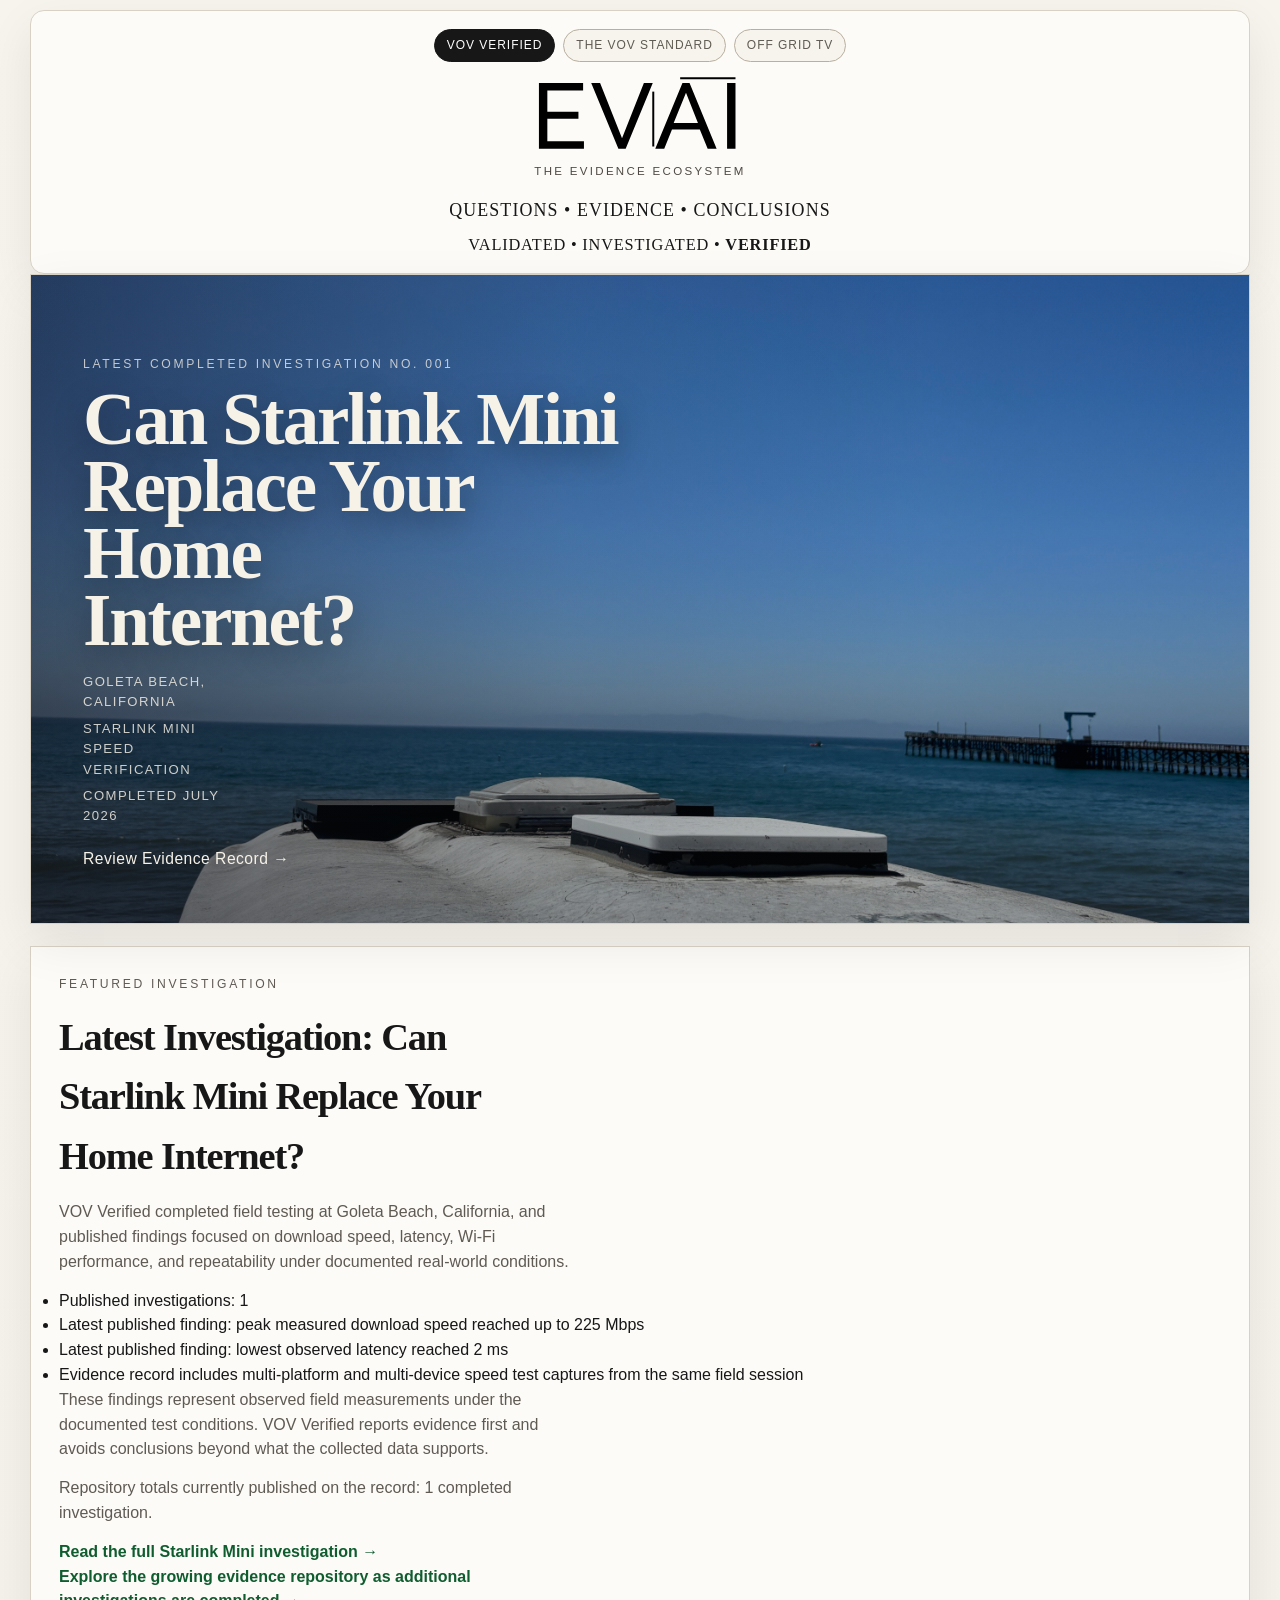
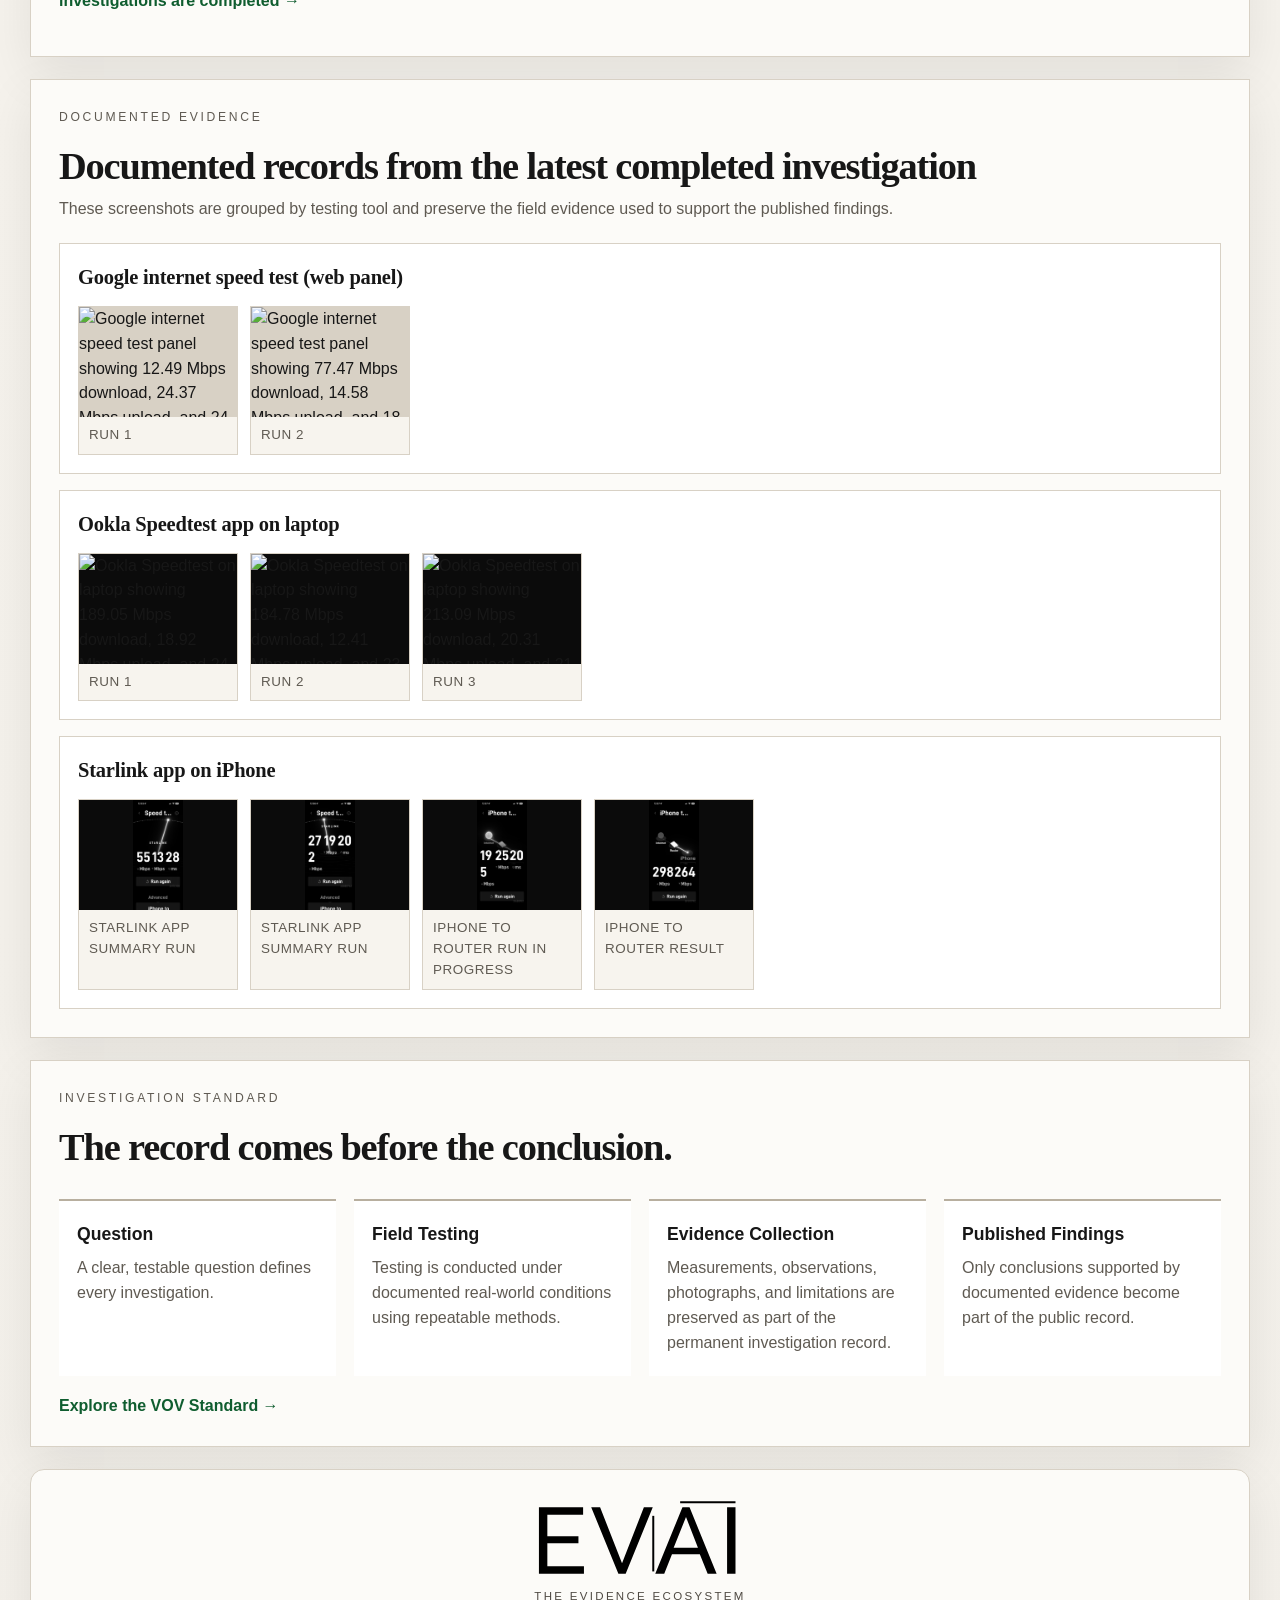
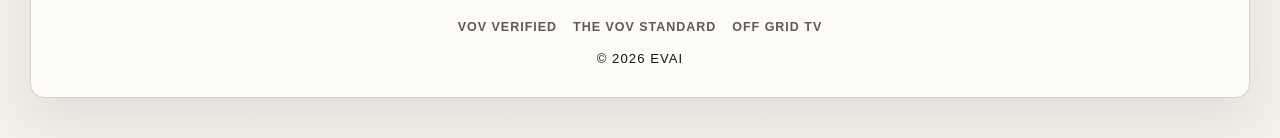
==== commit f532c7c1: "Restore VOV Verified root homepage to single valid document" ====
--- a/index.html
+++ b/index.html
@@ -1,206 +1,3 @@
-<!DOCTYPE html>
-<html lang="en">
-<head>
-    <meta charset="UTF-8">
-    <meta name="viewport" content="width=device-width, initial-scale=1.0">
-    <title>EVAI | The Evidence Ecosystem</title>
-    <meta name="description" content="EVAI is the official home of the evidence ecosystem connecting VOV Verified, The VOV Standard, and Off Grid TV.">
-    <meta name="robots" content="index,follow">
-    <link rel="canonical" href="https://evai.us/">
-    <meta property="og:type" content="website">
-    <meta property="og:title" content="EVAI | The Evidence Ecosystem">
-    <meta property="og:description" content="The official EVAI site linking to VOV Verified, The VOV Standard, and Off Grid TV.">
-    <meta property="og:url" content="https://evai.us/">
-    <meta property="og:site_name" content="EVAI">
-    <meta name="twitter:card" content="summary_large_image">
-    <meta name="twitter:title" content="EVAI | The Evidence Ecosystem">
-    <meta name="twitter:description" content="The official EVAI site linking to VOV Verified, The VOV Standard, and Off Grid TV.">
-    <link rel="icon" type="image/svg+xml" href="assets/EVAI%20Logo.svg">
-    <style>
-        :root {
-            --page: #0f1115;
-            --panel: rgba(18, 21, 27, 0.92);
-            --panel-edge: rgba(255, 255, 255, 0.14);
-            --ink: #f5f2ea;
-            --muted: rgba(245, 242, 234, 0.72);
-            --chip: rgba(255, 255, 255, 0.04);
-            --chip-border: rgba(255, 255, 255, 0.22);
-            --chip-hover: #f5f2ea;
-            --chip-hover-ink: #101318;
-            --shadow: 0 30px 80px rgba(0, 0, 0, 0.42);
-        }
-
-        * {
-            box-sizing: border-box;
-            margin: 0;
-            padding: 0;
-        }
-
-        html,
-        body {
-            min-height: 100%;
-        }
-
-        body {
-            display: grid;
-            place-items: center;
-            padding: 24px;
-            background:
-                radial-gradient(circle at top, rgba(59, 92, 143, 0.26), transparent 34%),
-                linear-gradient(180deg, #12161d 0%, #0b0d11 100%);
-            color: var(--ink);
-            font-family: Aptos, "Segoe UI", Arial, sans-serif;
-        }
-
-        .page-shell {
-            width: min(960px, 100%);
-        }
-
-        .ecosystem-top {
-            padding: 28px 24px 24px;
-            border: 1px solid var(--panel-edge);
-            border-radius: 24px;
-            background:
-                linear-gradient(180deg, rgba(255, 255, 255, 0.03), rgba(255, 255, 255, 0.01)),
-                var(--panel);
-            box-shadow: var(--shadow);
-            text-align: center;
-            backdrop-filter: blur(10px);
-        }
-
-        .ecosystem-top-bar {
-            display: flex;
-            justify-content: center;
-            flex-wrap: wrap;
-            gap: 10px;
-            margin-bottom: 20px;
-        }
-
-        .ecosystem-chip {
-            padding: 9px 16px;
-            border: 1px solid var(--chip-border);
-            border-radius: 999px;
-            background: var(--chip);
-            color: var(--ink);
-            text-decoration: none;
-            font-size: 0.76rem;
-            letter-spacing: 0.12em;
-            text-transform: uppercase;
-            transition: background-color 160ms ease, color 160ms ease, border-color 160ms ease, transform 160ms ease;
-        }
-
-        .ecosystem-chip:hover,
-        .ecosystem-chip:focus-visible {
-            background: var(--chip-hover);
-            color: var(--chip-hover-ink);
-            border-color: var(--chip-hover);
-            transform: translateY(-1px);
-            outline: none;
-        }
-
-        .bookend-logo {
-            display: block;
-            width: clamp(180px, 28vw, 280px);
-            height: auto;
-            margin: 0 auto 14px;
-            filter: brightness(0) invert(1);
-        }
-
-        .ecosystem-overline {
-            font-size: 0.82rem;
-            letter-spacing: 0.28em;
-            text-transform: uppercase;
-            color: var(--muted);
-        }
-
-        .ecosystem-title {
-            margin-top: 26px;
-            font-family: "Iowan Old Style", Georgia, serif;
-            font-size: clamp(1.8rem, 4vw, 2.85rem);
-            font-weight: 500;
-            letter-spacing: 0.06em;
-            text-transform: uppercase;
-        }
-
-        .ecosystem-subtitle {
-            margin-top: 14px;
-            font-family: "Iowan Old Style", Georgia, serif;
-            font-size: clamp(1.2rem, 2.8vw, 1.6rem);
-            font-weight: 500;
-            letter-spacing: 0.08em;
-            text-transform: uppercase;
-            color: var(--muted);
-        }
-
-        .ecosystem-subtitle span {
-            color: var(--ink);
-            font-weight: 700;
-        }
-
-        @media (max-width: 640px) {
-            body {
-                padding: 16px;
-            }
-
-            .ecosystem-top {
-                padding: 22px 18px 20px;
-                border-radius: 20px;
-            }
-
-            .ecosystem-top-bar {
-                gap: 8px;
-                margin-bottom: 16px;
-            }
-
-            .ecosystem-chip {
-                width: 100%;
-            }
-
-            .bookend-logo {
-                width: clamp(150px, 46vw, 220px);
-            }
-
-            .ecosystem-overline {
-                letter-spacing: 0.18em;
-            }
-
-            .ecosystem-title,
-            .ecosystem-subtitle {
-                line-height: 1.15;
-            }
-        }
-    </style>
-    <script type="application/ld+json">
-        {
-            "@context": "https://schema.org",
-            "@type": "Organization",
-            "name": "EVAI",
-            "url": "https://evai.us/",
-            "description": "The official EVAI site linking to VOV Verified, The VOV Standard, and Off Grid TV.",
-            "sameAs": [
-                "https://vovverified.com/",
-                "https://vovstandard.com/",
-                "https://offgridtv.com/"
-            ]
-        }
-    </script>
-</head>
-<body>
-    <div class="page-shell">
-        <header class="ecosystem-top" aria-label="EVAI ecosystem masthead">
-            <div class="ecosystem-top-bar">
-                <a class="ecosystem-chip" href="https://vovverified.com/">VOV VERIFIED</a>
-                <a class="ecosystem-chip" href="https://vovstandard.com/">THE VOV STANDARD</a>
-                <a class="ecosystem-chip" href="https://offgridtv.com/">OFF GRID TV</a>
-            </div>
-            <img class="bookend-logo" src="assets/EVAI%20Logo.svg" alt="EVAI logo" width="280" height="105" decoding="async">
-            <p class="ecosystem-overline">THE EVIDENCE ECOSYSTEM</p>
-            <p class="ecosystem-title">QUESTIONS • EVIDENCE • CONCLUSIONS</p>
-            <p class="ecosystem-subtitle">VALIDATED • INVESTIGATED • <span>VERIFIED</span></p>
-        </header>
-    </div>
-</body>
-</html>
 <!DOCTYPE html>
 <html lang="en">
 <head>
@@ -225,17 +22,14 @@
     <meta name="twitter:title" content="Can Starlink Mini Replace Your Home Internet? | VOV Verified">
     <meta name="twitter:description" content="Latest completed VOV Verified investigation with published field findings and documented evidence from Goleta Beach, California.">
     <meta name="twitter:image" content="https://vovverified.com/assets/Starlink%20speed%20test%20results/homepage%20starlink%20photo.jpeg">
-    <link rel="stylesheet" href="websites/vovverified/style.css?v=20260709c">
+    <link rel="stylesheet" href="websites/vovverified/style.css?v=20260722a">
     <script>
-        (function forceFreshHtmlOncePerTab() {
+        (function forceFreshHtmlByBuildVersion() {
+            var buildVersion = '20260722a';
             try {
-                if (sessionStorage.getItem('evai-fresh-load') === '1') {
-                    return;
-                }
-                sessionStorage.setItem('evai-fresh-load', '1');
                 var url = new URL(window.location.href);
-                if (!url.searchParams.has('v')) {
-                    url.searchParams.set('v', String(Date.now()));
+                if (url.searchParams.get('v') !== buildVersion) {
+                    url.searchParams.set('v', buildVersion);
                     window.location.replace(url.toString());
                 }
             } catch (e) {
